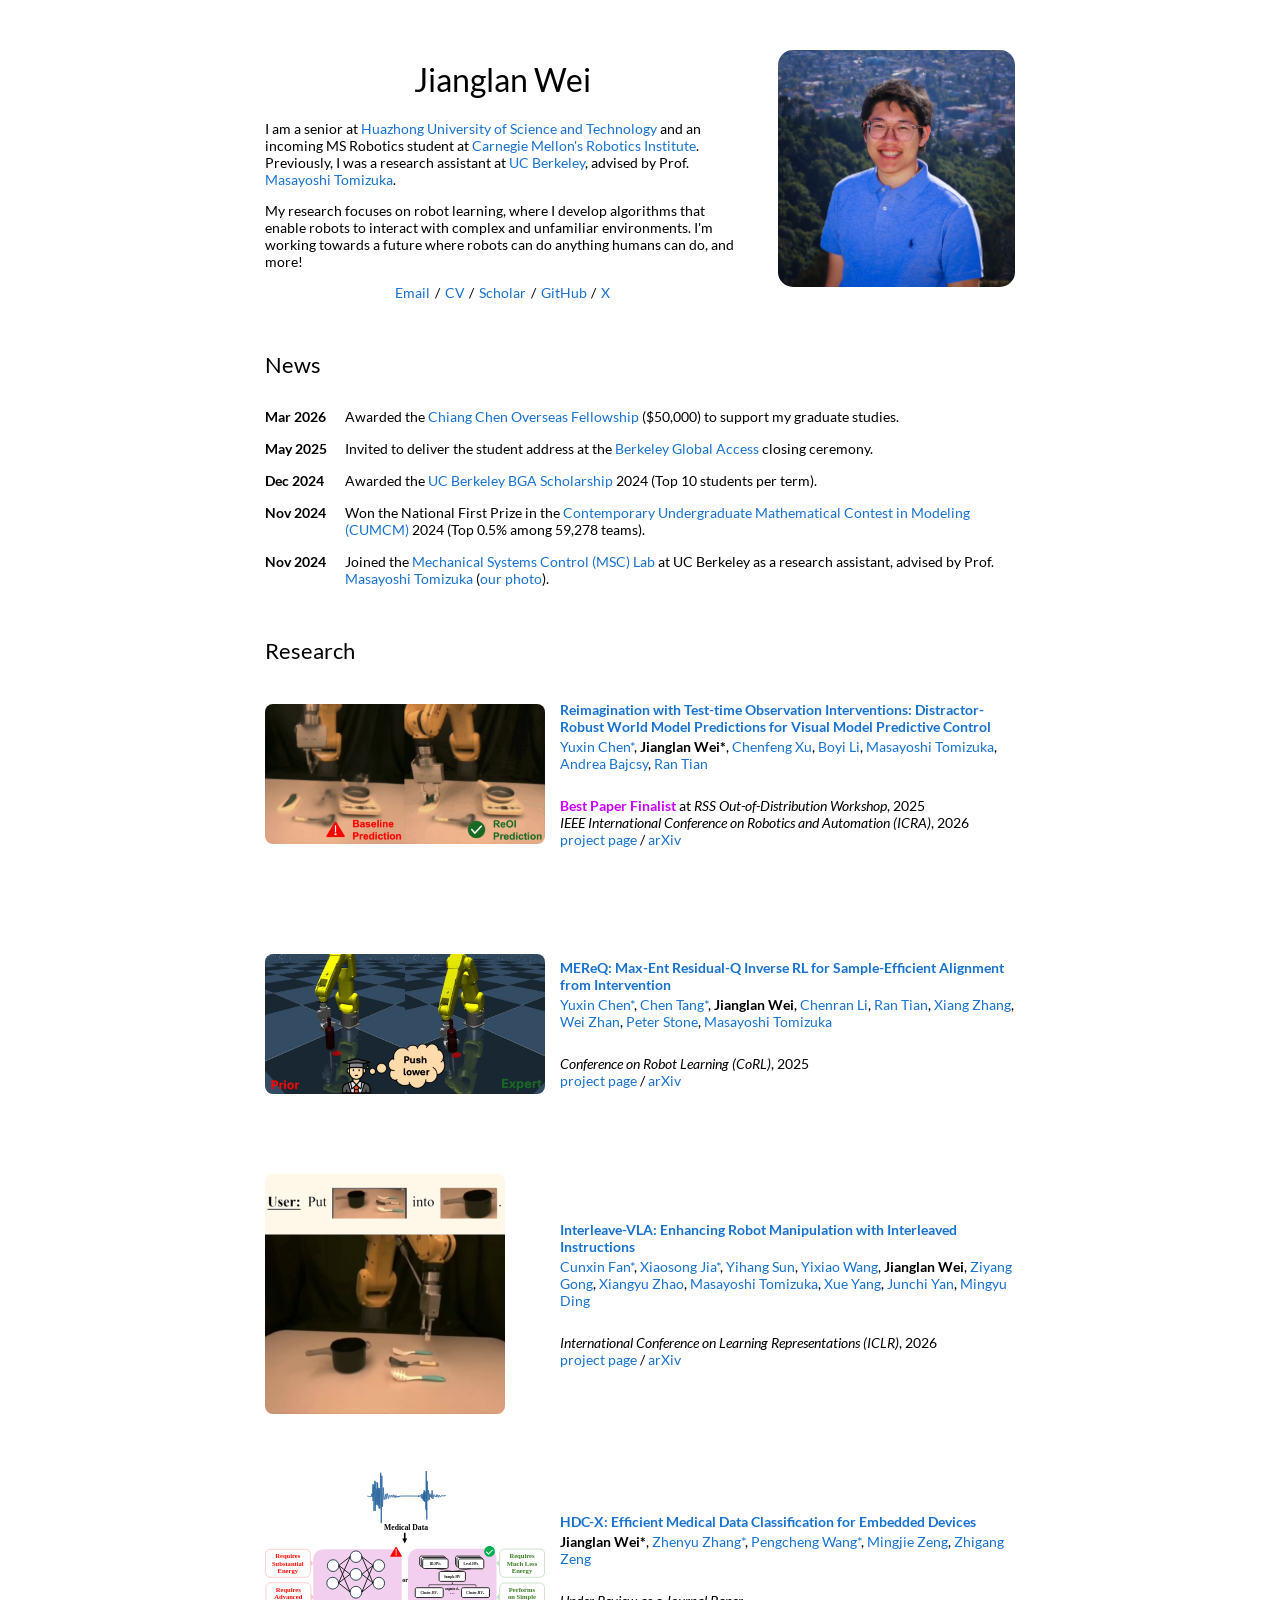
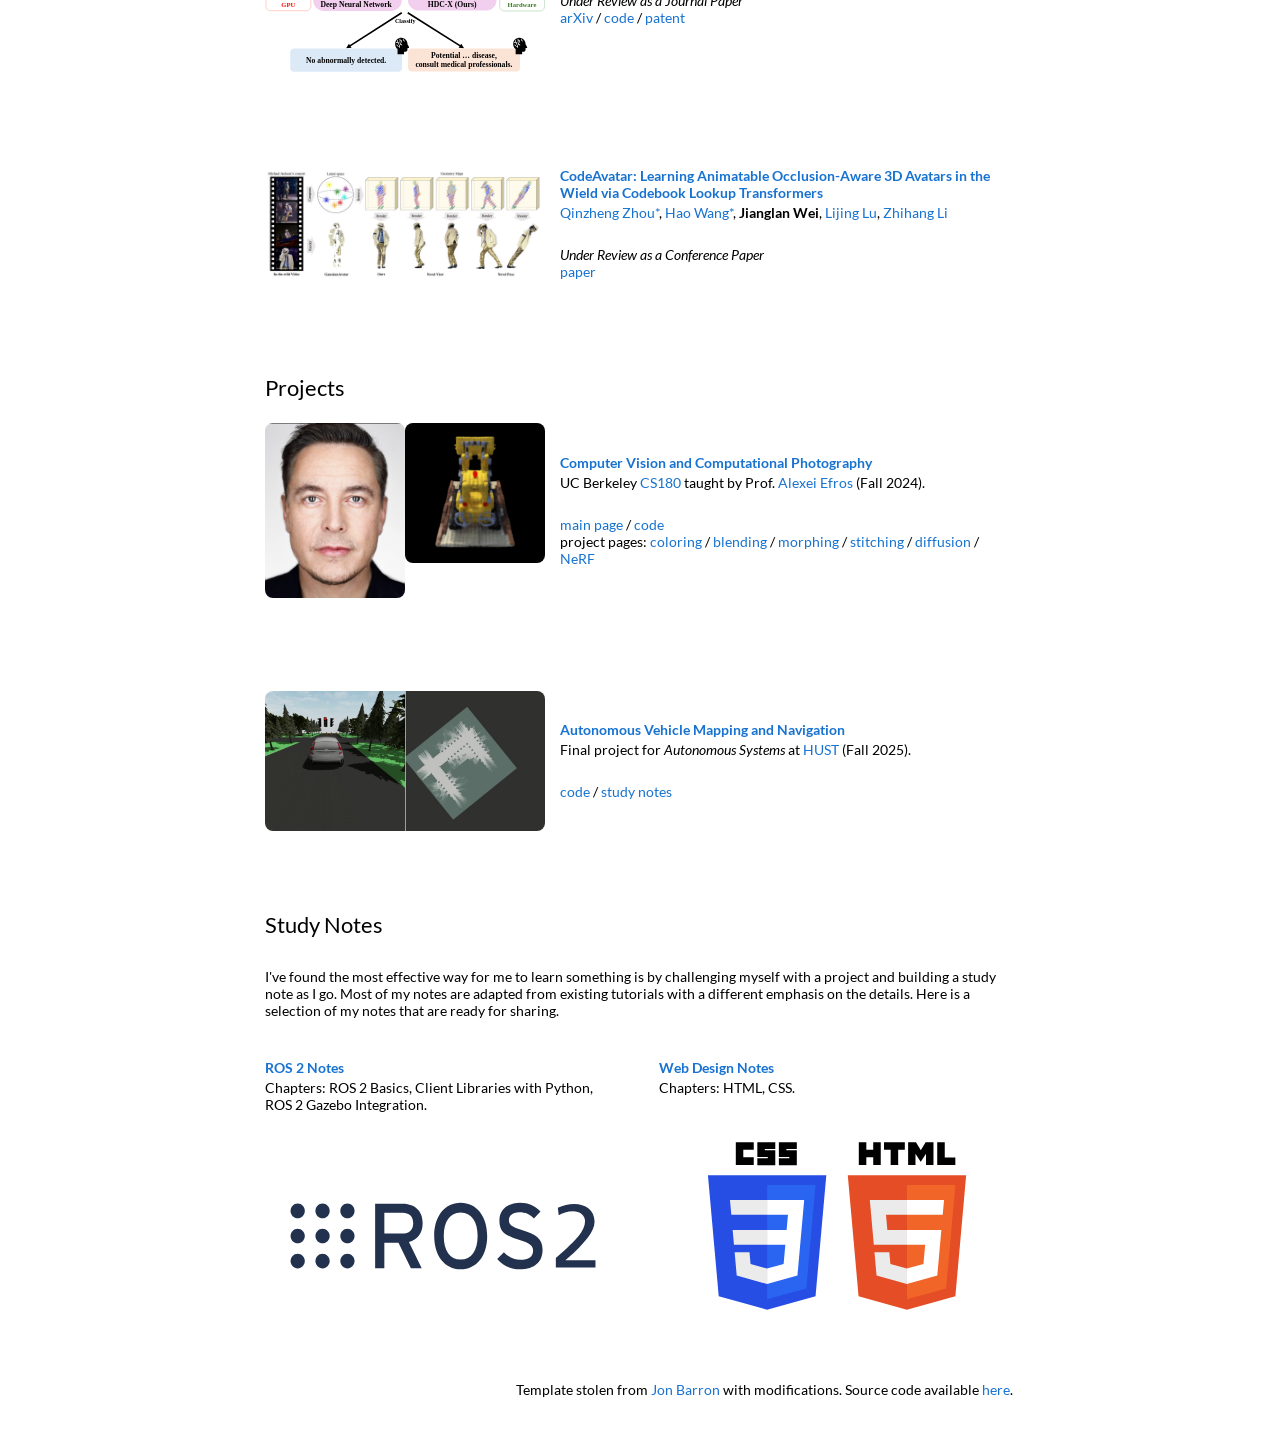
==== index.html @ a0e5725f "Update video posters" ====
<!DOCTYPE HTML>
<html lang="en">
  <head>

    <title>Jianglan Wei</title>

    <!-- Favicon -->
    <link rel="icon" type="image/svg+xml" href="/assets/favicon/favicon.svg" />
    <link rel="icon" type="image/png" href="/assets/favicon/favicon-96x96.png" sizes="96x96" />
    <link rel="shortcut icon" href="/assets/favicon/favicon.ico" />
    <link rel="apple-touch-icon" sizes="512x512" href="/assets/favicon/apple-touch-icon.png" />
    <link rel="manifest" href="/assets/favicon/site.webmanifest" />

    <!-- Meta -->
    <meta charset="UTF-8">
    <meta name="author" content="Jianglan Wei">
    <meta name="viewport" content="width=device-width, initial-scale=1.0">
    <meta description="Jianglan Wei is an MS Robotics student at Carnegie Mellon University. His research focuses on robot learning.">
    
    <!-- Open Graph Tags -->
    <meta property="og:title" content="Jianglan Wei | Carnegie Mellon Robotics Institute">
    <meta property="og:description" content="Jianglan Wei is an MS Robotics student at Carnegie Mellon University. His research focuses on robot learning.">
    <meta property="og:image" content="https://jianglanwei.com/assets/media/JianglanWei-480x480.jpg">
    <meta property="og:url" content="https://jianglanwei.com">
    <meta property="og:type" content="website">

    <!-- The Canonical Link -->
    <link rel="canonical" href="https://jianglanwei.com/">

    <!-- Preload Fonts -->
    <link rel="preload" href="/assets/fonts/lato-v25-latin_latin-ext-regular.woff2" as="font" type="font/woff2" crossorigin>
    <link rel="preload" href="/assets/fonts/lato-v25-latin_latin-ext-italic.woff2" as="font" type="font/woff2" crossorigin>
    <link rel="preload" href="/assets/fonts/lato-v25-latin_latin-ext-700.woff2" as="font" type="font/woff2" crossorigin>
    <link rel="preload" href="/assets/fonts/lato-v25-latin_latin-ext-700italic.woff2" as="font" type="font/woff2" crossorigin>

    <!-- Preload Video Posters -->
    <link rel="preload" href="/assets/media/ReOI-960x480.jpg" as="image">
    <link rel="preload" href="/assets/media/InterleaveVLA-480x480.jpg" as="image">
    <link rel="preload" href="/assets/media/MEReQ-960x480.jpg" as="image">
    <link rel="preload" href="/assets/media/CS180-Morph-900x480.jpg" as="image">
    <link rel="preload" href="/assets/media/CS180-NeRF-480x480.jpg" as="image">
    <link rel="preload" href="/assets/media/SLAM-960x480.jpg" as="image">

    <!-- StyleSheet -->
    <link rel="stylesheet" type="text/css" href="/assets/css/fonts.css">
    <link rel="stylesheet" type="text/css" href="/assets/css/styles.css">
    
    <!-- JavaScript -->
    <script src="/assets/javascript/lazy-video.js"></script>
  </head>

  <body>
    <!-- Header -->
    <header>
      <div>

        <!-- Name & Introduction -->
        <h1>Jianglan Wei</h1>
        <p>
          I am a senior at <a href="https://english.hust.edu.cn">Huazhong University of Science and Technology</a> and 
          an incoming MS Robotics student at <a href="https://www.ri.cmu.edu/">Carnegie Mellon's Robotics Institute</a>.
          Previously, I was a research assistant at <a href="https://www.berkeley.edu"> UC Berkeley</a>, 
          advised by Prof. <a href="https://me.berkeley.edu/people/masayoshi-tomizuka/"> Masayoshi Tomizuka</a>.
        </p>

        <p>
          My research focuses on robot learning, where I develop algorithms that enable robots to 
          interact with complex and unfamiliar environments. 
          I'm working towards a future where robots can do anything humans can do, and more!
        </p>

        <!-- Links -->
        <nav>
          <a href="mailto:jianglan@cmu.edu">Email</a> /
          <a href="/assets/resume/JianglanWei-CV.pdf">CV</a> /
          <a href="https://scholar.google.com/citations?user=ZP4ETh0AAAAJ">Scholar</a> /
          <a href="https://github.com/jianglanwei/">GitHub</a> /
          <a href="https://x.com/intent/follow?screen_name=jianglanwei">X</a>
        </nav>
      </div>

      <!-- Profile Picture -->
      <figure>
        <img src="assets/media/JianglanWei-480x480.jpg" alt="Jianglan Wei Profile Picture">
      </figure>
    </header>

    <!-- News -->
    <section>
      <h2>News</h2>

      <div class="news-item">
        <time datetime="2026-03">Mar 2026</time>
        <p>
          Awarded the <a href="https://www.ccicf.org.hk/en/scholarships/fellowship_b_04/">Chiang Chen Overseas Fellowship</a> ($50,000) to support my graduate studies.
        </p>
      </div>

      <div class="news-item">
        <time datetime="2025-05">May 2025</time>
        <p>
          Invited to deliver the student address at the <a href="https://extension.berkeley.edu/international/academic/berkeley-global-access/">Berkeley Global Access</a> closing ceremony.
        </p>
      </div>

      <div class="news-item">
        <time datetime="2024-12">Dec 2024</time>
        <p>
          Awarded the <a href="https://extension.berkeley.edu/international/academic/berkeley-global-access/scholarships/"> UC Berkeley BGA Scholarship</a> 2024 (Top 10 students per term).
        </p>
      </div>

      <div class="news-item">
        <time datetime="2024-11">Nov 2024</time>
        <p>
          Won the National First Prize in the <a href="https://en.mcm.edu.cn"> Contemporary Undergraduate Mathematical Contest in Modeling (CUMCM)</a> 2024 (Top 0.5% among 59,278 teams).
        </p>
      </div>

      <div class="news-item">
        <time datetime="2024-11">Nov 2024</time>
        <p>
          Joined the <a href="https://msc.berkeley.edu">Mechanical Systems Control (MSC) Lab</a> at UC Berkeley as a research assistant, 
          advised by Prof. <a href="https://me.berkeley.edu/people/masayoshi-tomizuka/">Masayoshi Tomizuka</a>
          (<a href="/assets/media/Tomizuka&Me-4032x3024.jpeg">our photo</a>).
        </p>
      </div>
    </section>

    <!-- Research -->
    <section>
      <h2>Research</h2>

      <div class="proj-item">
        <div>
          <a href="https://re-oi.github.io">
            <h3>Reimagination with Test-time Observation Interventions: Distractor-Robust World Model Predictions for Visual Model Predictive Control</h3>
          </a>

          <p class="authors">
            <a href="https://thomaschen98.github.io" class="co-first">Yuxin Chen</a>, 
            <strong class="co-first">Jianglan Wei</strong>, 
            <a href="https://www.chenfengx.com">Chenfeng Xu</a>, 
            <a href="https://sites.google.com/site/boyilics/home">Boyi Li</a>, 
            <a href="https://me.berkeley.edu/people/masayoshi-tomizuka/">Masayoshi Tomizuka</a>, 
            <a href="https://www.cs.cmu.edu/~abajcsy/">Andrea Bajcsy</a>, 
            <a href="https://thomasrantian.github.io">Ran Tian</a>
          </p>
          
          <p class="publication">
            <span class="award">Best Paper Finalist</span> at
            <span class="venue">RSS Out-of-Distribution Workshop</span>, 
            <time datetime="2025">2025</time>
          </p>

          <p class="publication">
            <span class="venue">IEEE International Conference on Robotics and Automation (ICRA)</span>,
            <time datetime="2026">2026</time>
          </p>

          <p class="links">
            <a href="https://re-oi.github.io">project page</a> /
            <a href="https://arxiv.org/abs/2506.16565">arXiv</a>
          </p>
        </div>

        <figure>
          <div class="video-item">
            <img class="video-poster" src="/assets/media/ReOI-960x480.jpg">
            <video class="video-source" autoplay muted loop playsinline>
              <source src="/assets/media/ReOI-960x480.mp4" type="video/mp4">
            </video>
          </div>
        </figure>
      </div>


      <div class="proj-item">
        <div>
          <a href="https://sites.google.com/view/mereq/home">
            <h3>MEReQ: Max-Ent Residual-Q Inverse RL for Sample-Efficient Alignment from Intervention</h3>
          </a>

          <p class="authors">
            <a href="https://thomaschen98.github.io" class="co-first">Yuxin Chen</a>, 
            <a href="https://chentangmark.github.io" class="co-first">Chen Tang</a>, 
            <strong>Jianglan Wei</strong>, 
            <a href="https://scholar.google.com/citations?user=O_PbKNMAAAAJ">Chenran Li</a>, 
            <a href="https://thomasrantian.github.io">Ran Tian</a>, 
            <a href="https://xiang-zhang-98.github.io">Xiang Zhang</a>, 
            <a href="https://zhanwei.site">Wei Zhan</a>, 
            <a href="https://www.cs.utexas.edu/~pstone/">Peter Stone</a>, 
            <a href="https://me.berkeley.edu/people/masayoshi-tomizuka/">Masayoshi Tomizuka</a>
          </p>
          
          <p class="publication">
            <span class="venue">Conference on Robot Learning (CoRL)</span>,
            <time datetime="2025">2025</time>
          </p>

          <p class="links">
            <a href="https://sites.google.com/view/mereq/home">project page</a> /
            <a href="https://arxiv.org/abs/2406.16258">arXiv</a>
          </p>
        </div>

        <figure>
          <div class="video-item">
            <img class="video-poster" src="/assets/media/MEReQ-960x480.jpg">
            <video class="video-source" autoplay muted loop playsinline>
              <source src="/assets/media/MEReQ-960x480.mp4" type="video/mp4">
            </video>
          </div>
        </figure>
      </div>


      <div class="proj-item">
        <div>
          <a href="https://interleave-vla.github.io/Interleave-VLA-Anonymous/">
            <h3>Interleave-VLA: Enhancing Robot Manipulation with Interleaved Instructions</h3>
          </a>

          <p class="authors">
            <a href="https://scholar.google.com/citations?user=n6jDCz0AAAAJ" class="co-first">Cunxin Fan</a>,
            <a href="https://jiaxiaosong1002.github.io" class="co-first">Xiaosong Jia</a>, 
            <a onclick="alert('Profile information not available.')">Yihang Sun</a>, 
            <a href="https://yixiaowang7.github.io">Yixiao Wang</a>, 
            <strong>Jianglan Wei</strong>, 
            <a href="https://scholar.google.com/citations?user=cWip8QgAAAAJ">Ziyang Gong</a>, 
            <a onclick="alert('Profile information not available.')">Xiangyu Zhao</a>,
            <a href="https://me.berkeley.edu/people/masayoshi-tomizuka/">Masayoshi Tomizuka</a>, 
            <a href="https://yangxue.site">Xue Yang</a>, 
            <a href="http://thinklab.sjtu.edu.cn">Junchi Yan</a>, 
            <a href="https://dingmyu.github.io">Mingyu Ding</a>
          </p>
          
          <p class="publication">
            <span class="venue">International Conference on Learning Representations (ICLR)</span>,
            <time datetime="2026">2026</time>
          </p>

          <p class="links">
            <a href="https://interleave-vla.github.io/Interleave-VLA-Anonymous/">project page</a> /
            <a href="https://arxiv.org/abs/2505.02152">arXiv</a>
          </p>
        </div>

        <figure>
          <div class="video-item">
            <img class="video-poster" src="/assets/media/InterleaveVLA-480x480.jpg">
            <video class="video-source" autoplay muted loop playsinline>
              <source src="/assets/media/InterleaveVLA-480x480.mp4" type="video/mp4">
            </video>
          </div>
        </figure>
      </div>


      <div class="proj-item">
        <div>
          <a href="https://arxiv.org/abs/2509.14617">
            <h3>HDC-X: Efficient Medical Data Classification for Embedded Devices</h3>
          </a>

          <p class="authors">
            <strong class="co-first">Jianglan Wei</strong>, 
            <a href="https://scholar.google.com/citations?user=DzJ844oAAAAJ" class="co-first">Zhenyu Zhang</a>, 
            <a href="https://outsider86.github.io" class="co-first">Pengcheng Wang</a>, 
            <a onclick="alert('Profile information not available.')">Mingjie Zeng</a>, 
            <a href="http://aia.hust.edu.cn/zhigangzeng/">Zhigang Zeng</a>
          </p>
          
          <p class="publication">
            <span class="venue">Under Review as a Journal Paper</span>
          </p>

          <p class="links">
            <a href="https://arxiv.org/abs/2509.14617">arXiv</a> /
            <a href="https://github.com/jianglanwei/hdc-x">code</a> /
            <a href="/assets/media/HDCX-patent.pdf">patent</a>
          </p>
        </div>

        <figure>
          <picture>
            <source media="(min-width: 795px)" srcset="/assets/media/HDCX-small.svg">
            <img src="/assets/media/HDCX-wide.svg">
          </picture>
        </figure>
      </div>


      <div class="proj-item">
        <div>
          <a href="https://github.com/jianglanwei/papers/tree/main/CodeAvatar.pdf">
            <h3>CodeAvatar: Learning Animatable Occlusion-Aware 3D Avatars in the Wield via Codebook Lookup Transformers</h3>
          </a>

          <p class="authors">
            <a href="https://scholar.google.com/citations?user=1Vefjt4AAAAJ" class="co-first">Qinzheng Zhou</a>, 
            <a href="https://wanghao.tech" class="co-first">Hao Wang</a>, 
            <strong>Jianglan Wei</strong>, 
            <a onclick="alert('Profile information not available.')">Lijing Lu</a>, 
            <a href="https://scholar.google.com/citations?user=VYVtQmQAAAAJ">Zhihang Li</a>
          </p>
          
          <p class="publication">
            <span class="venue">Under Review as a Conference Paper</span>
          </p>

          <p class="links">
            <a href="https://github.com/jianglanwei/papers/tree/main/CodeAvatar.pdf">paper</a>
          </p>
        </div>

        <figure>
          <img src="/assets/media/CodeAvatar-1244x480.jpg">
        </figure>
      </div>
    </section>

      
    <!-- Course Projects -->
    <section>
      <h2>Projects</h2>
      <div class="proj-item">
        <div>
          <a href="/cs180/">
            <h3>Computer Vision and Computational Photography</h3>
          </a>

          <p class="authors">
            UC Berkeley <a href="https://www2.eecs.berkeley.edu/Courses/CS180/">CS180</a> taught by 
            Prof. <a href="https://people.eecs.berkeley.edu/~efros/">Alexei Efros</a> (Fall 2024).
          </p>

          <p class="links">
            <a href="/cs180/">main page</a> / 
            <a href="https://github.com/jianglanwei/cs180/">code</a>
            <br>
            project pages:
            <a href="/cs180/proj1/">coloring</a> / 
            <a href="/cs180/proj2/">blending</a> /
            <a href="/cs180/proj3/">morphing</a> /
            <a href="/cs180/proj4/">stitching</a> /
            <a href="/cs180/proj5/">diffusion</a> /
            <a href="/cs180/proj6/">NeRF</a>
            
          </p>
        </div>
        
        <figure>
          <div class="video-item">
            <img class="video-poster" src="/assets/media/CS180-Morph-900x480.jpg">
            <video class="video-source" autoplay muted loop playsinline>
              <source src="/assets/media/CS180-Morph-900x480.mp4" type="video/mp4">
            </video>
          </div>
          <div class="video-item">
            <img class="video-poster" src="/assets/media/CS180-NeRF-480x480.jpg">
            <video class="video-source" autoplay muted loop playsinline>
              <source src="/assets/media/CS180-NeRF-480x480.mp4" type="video/mp4">
            </video>
          </div>
        </figure>
      </div>

      <div class="proj-item">
        <div>
          <a href="https://github.com/jianglanwei/slam/">
            <h3>Autonomous Vehicle Mapping and Navigation</h3>
          </a>

          <p class="authors">
            Final project for <em>Autonomous Systems</em> at <a href="https://english.hust.edu.cn/">HUST</a> (Fall 2025).
          </p>

          <p class="links">
            <a href="https://github.com/jianglanwei/slam/">code</a> /
            <a href="https://jianglanwei.notion.site/ros2/">study notes</a>
          </p>
        </div>

        <figure>
          <div class="video-item">
            <img class="video-poster" src="/assets/media/SLAM-960x480.jpg">
            <video class="video-source" autoplay muted loop playsinline>
              <source src="/assets/media/SLAM-960x480.mp4" type="video/mp4">
            </video>
          </div>
        </figure>
      </div>
    </section>

    <!-- Study Notes -->
    <section>
      <h2>Study Notes</h2>
      <p>
        I've found the most effective way for me to learn something is by challenging
        myself with a project and building a study note as I go. 
        Most of my notes are adapted from existing tutorials with a different 
        emphasis on the details. 
        Here is a selection of my notes that are ready for sharing.
      </p>
      <div class="notes">
        <div class="note-item">
          <a href="https://jianglanwei.notion.site/ros2/">
            <h3>ROS 2 Notes</h3>
          </a>
          <p class="chapters">Chapters: ROS 2 Basics, Client Libraries with Python, ROS 2 Gazebo Integration.</p>
          <figure>
            <img src="/assets/media/ROS2-logo.svg">
          </figure>
        </div>

        <div class="note-item">
          <a href="https://jianglanwei.notion.site/web-design/">
            <h3>Web Design Notes</h3>
          </a>
          <p class="chapters">Chapters: HTML, CSS.</p>
          <figure>
            <img src="/assets/media/CSS3-HTML5-logo.svg">
          </figure>
        </div>
      </div>
    </section>



    <!-- Acknowledgment -->
    <footer>
      <p>
        <span>Template stolen from <a href="https://jonbarron.info">Jon Barron</a> with modifications.</span>
        <span>Source code available <a href="https://github.com/jianglanwei/jianglanwei.com">here</a>.</span>
      </p>
    </footer>
  </body>
</html>
---- assets/css/fonts.css ----
/* latin-normal */
@font-face {
  font-family: 'Lato';
  font-style: normal;
  font-weight: 400;
  src: local('Lato Regular'), local('Lato-Regular'), url(../fonts/lato-v25-latin_latin-ext-regular.woff2) format('woff2');
}

/* latin-italic */
@font-face {
  font-family: 'Lato';
  font-style: italic;
  font-weight: 400;
  src: local('Lato Italic'), local('Lato-Italic'), url(../fonts/lato-v25-latin_latin-ext-italic.woff2);
}

/* latin-bold */
@font-face {
  font-family: 'Lato';
  font-style: normal;
  font-weight: 700;
  src: local('Lato Bold'), local('Lato-Bold'), url(../fonts/lato-v25-latin_latin-ext-700.woff2);
}

/* latin-bold-italic*/
@font-face {
  font-family: 'Lato';
  font-style: italic;
  font-weight: 700;
  src: local('Lato Bold Italic'), local('Lato-BoldItalic'), url(../fonts/lato-v25-latin_latin-ext-700italic.woff2);
}
---- assets/css/styles.css ----
/* Page Max Width */

body {
  max-width: 750px;
  margin: auto;
  padding: 3%;
}

/* Font Family, Size & Color */

h1 { /* profile person's name */
  font-family: 'Lato', Verdana, Helvetica, sans-serif;
  font-size: 32px;
  font-weight: normal;
  text-align: center;
}

h2 { /* section header (news, research, projects, etc.) */
  font-family: 'Lato', Verdana, Helvetica, sans-serif;
  font-size: 22px;
  font-weight: normal;
  margin-top: 50px;
  margin-bottom: 30px;
}

h3 { /* project name (research, course project) */
  font-family: 'Lato', Verdana, Helvetica, sans-serif;
  font-size: 14px;
  font-weight: bold;
}

body,
p,
div { /* contents */
  font-family: 'Lato', Verdana, Helvetica, sans-serif;
  font-size: 14px;
}

a {
  color: #1772d0;
  text-decoration: none;
}

a:focus,
a:hover {
  color: #f09228;
  text-decoration: none;
}

/* Header (Name, Brief Intro, Profile Picture, Links) */

header {
  display: flex;
  flex-flow: row nowrap;
  align-items: center;
  gap: 5%;
}

header > div {
  order: 1;
  flex: 1 1 480px;
}

header > figure {
  order: 2;
  margin: 0px;
  flex: 1 1 240px;
}

header img {
  width: 100%;
  object-fit: cover;
  border-radius: 15px;
}

header nav {
  display: flex;
  flex-flow: row nowrap;
  justify-content: center;
  align-items: center;
  gap: 1%;
}

/* News Item */

.news-item {
  display: flex;
  flex-flow: row nowrap;
  align-items: flex-start;
  margin-bottom: 15px;
  gap: 2%;
}

.news-item > time {
  order: 1;
  flex: 0 0 65px;
  font-weight: bold;
}

.news-item > p {
  order: 2;
  flex-grow: 1;
  margin: 0px;
}

/* Project Item */

.proj-item {
  display: flex;
  flex-flow: row wrap-reverse;
  align-items: center;
  margin-bottom: 50px;
  min-height: 200px;
  gap: 2%;
  row-gap: 20px;
}

.proj-item > figure {
  order: 1;
  flex-grow: 1;
  width: 280px;
  margin: 0px;
  display: flex;
  flex-flow: row nowrap;
  justify-content: space-evenly;

  & * {
    min-width: 0px;
    max-height: 240px;
    border-radius: 8px;
  }

  & picture {
    display: flex;
    flex-flow: row nowrap;
  }
}

.proj-item > div {
  order: 2;
  flex-grow: 1;
  flex-basis: 455px;
}

.proj-item h3 {
  font-size: 14px;
  margin: 0px;
}

.proj-item .authors {
  margin-top: 3px;
  margin-bottom: 25px;
  & .co-first::after {
    content: "*";
  }
}

.proj-item .publication {
  margin: 0px;
  & .award {
    color: rgb(200, 0, 255);
    font-weight: bold;
  }
  & .venue {
    font-style: italic;
  }
}

.proj-item .links {
  margin: 0px;
}

.video-item {
  display: grid;
  grid-template-columns: 1fr;
  & .video-poster {
    grid-area: 1 / 1;
    z-index: 1;
    max-width: 100%;
  }
  & .video-source {
    grid-area: 1 / 1;
    z-index: 2;
    max-width: 100%;
  }
  }

@media (min-width: 795px) {
  h2 + .proj-item {
    margin-top: -20px;
  }
}

/* Note Item (takes up half the width on desktop screens) */

.notes {
  display: flex;
  flex-flow: row wrap;
  align-items: flex-start;
  margin-top: 40px;
  gap: 5%;
}

.note-item {
  flex: 1 1 250px;
  margin-bottom: 50px;
  min-width: 0px;
}

.note-item h3 {
  font-size: 14px;
  margin: 0px;
}

.note-item .chapters {
  margin-top: 3px;
  margin-bottom: 30px;
}

.note-item > figure {
  display: flex;
  flex-flow: row nowrap;
  margin: 0px;

  & * {
    flex-grow: 1;
    min-width: 0px;
    max-height: 240px;
    border-radius: 8px;
  }

  & picture {
    display: flex;
    flex-flow: row nowrap;
  }
}

/* Acknowledgement */

footer p {
  display: flex;
  flex-flow: row wrap;
  justify-content: flex-end;
  margin: 2px;
  gap: 3px;
  text-align: right;
  & * {
    text-align: right;
  }
}
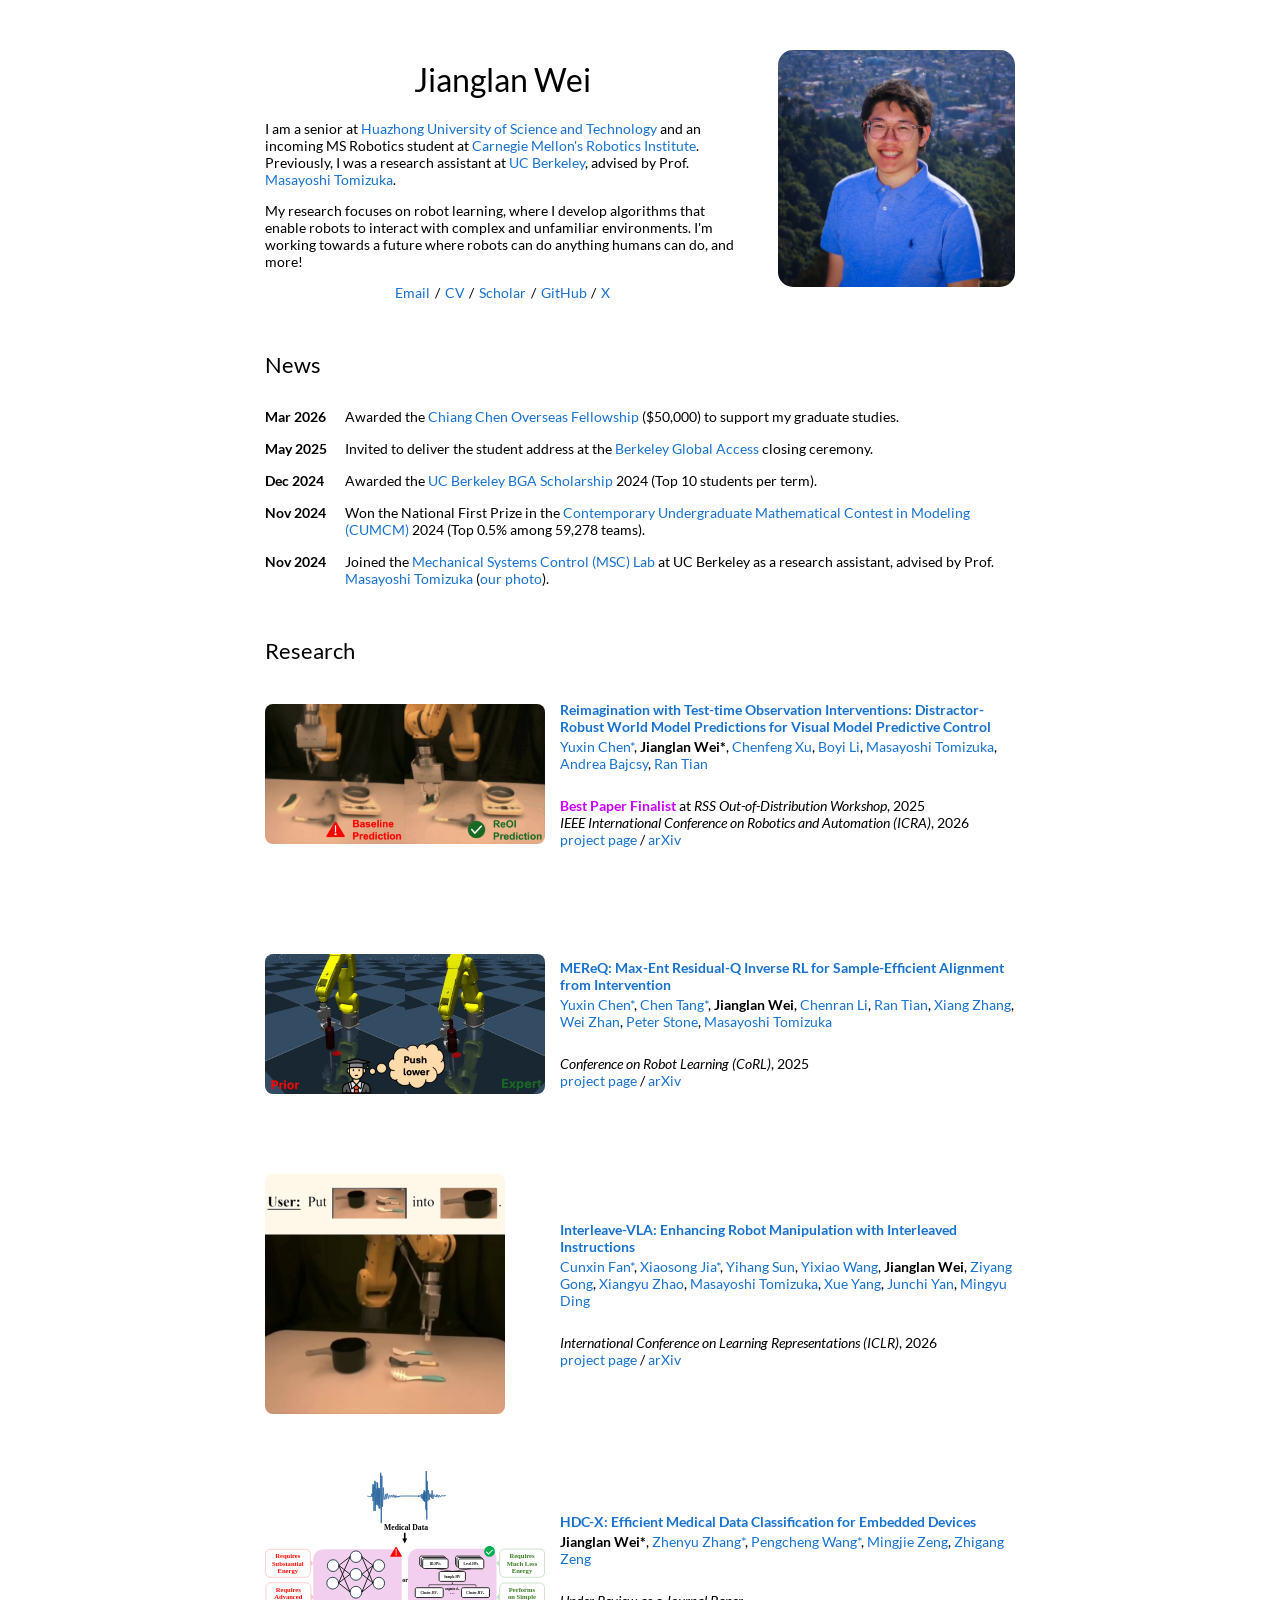
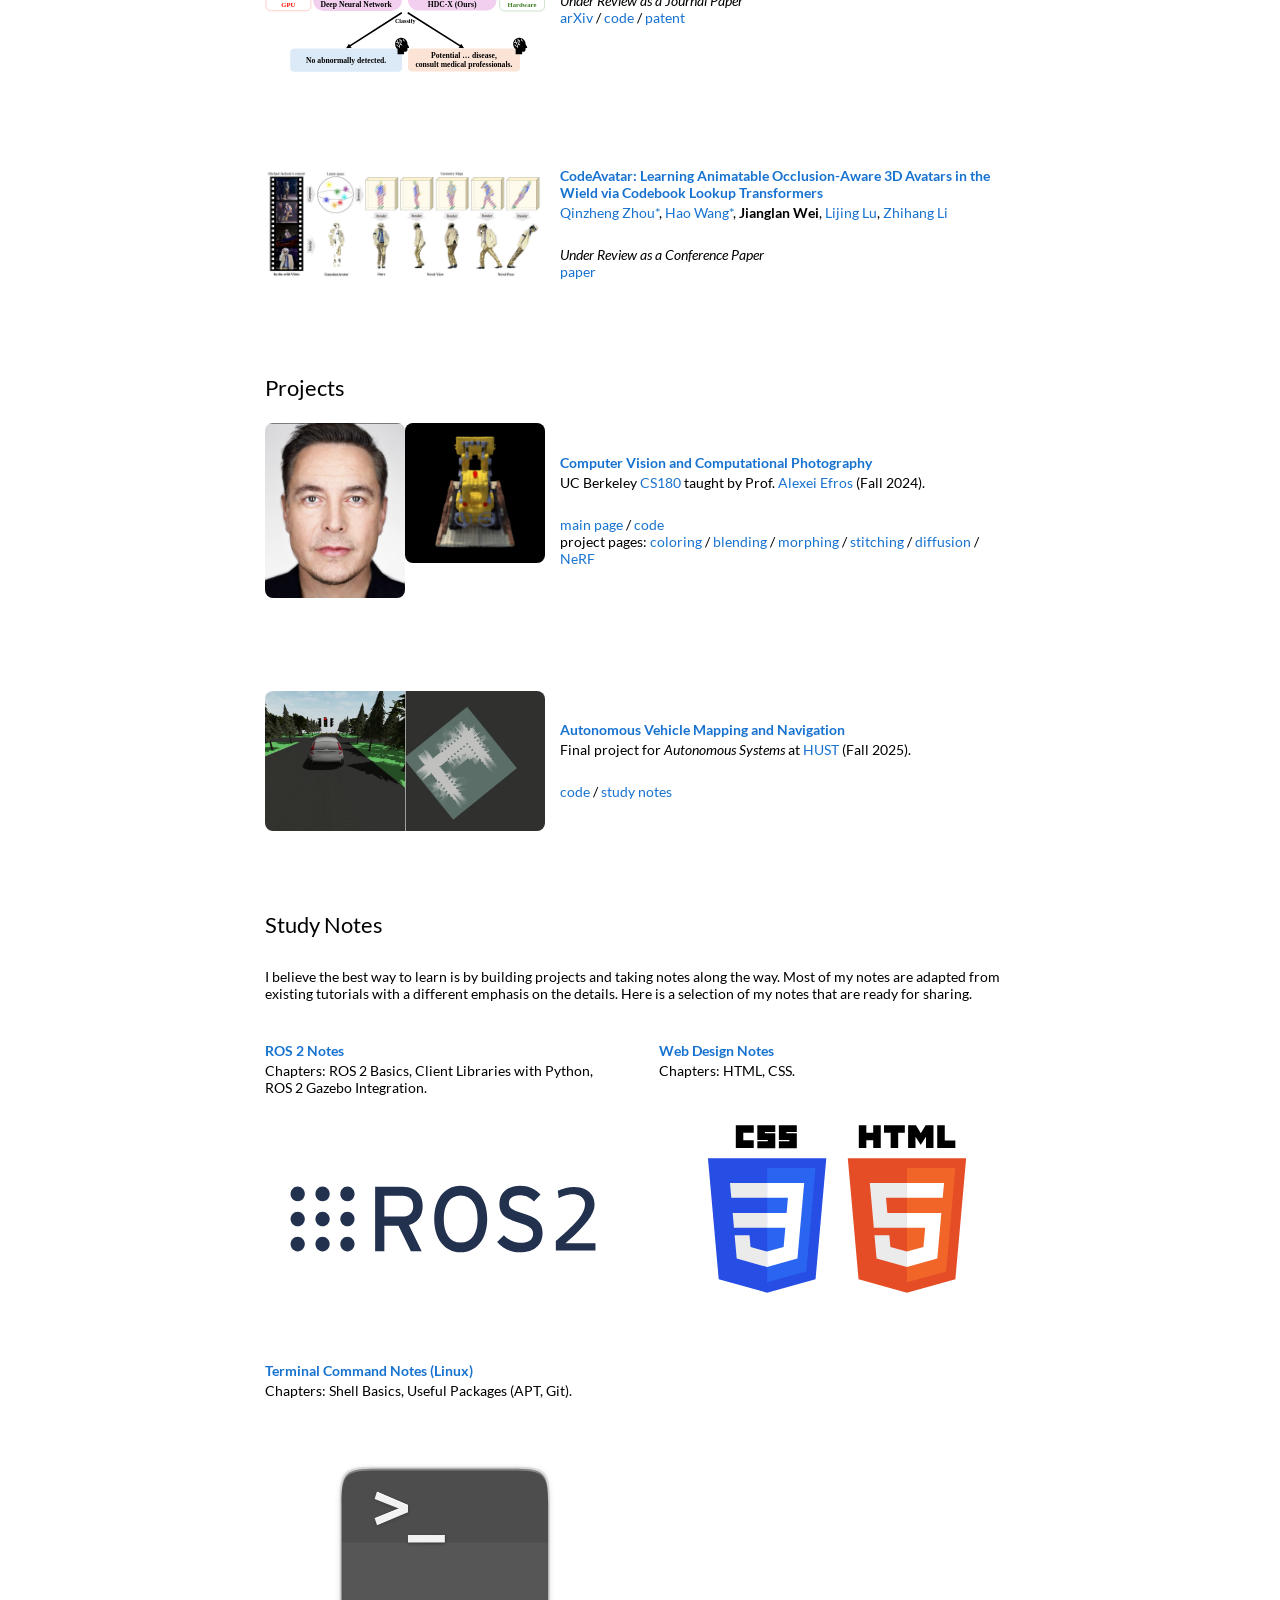
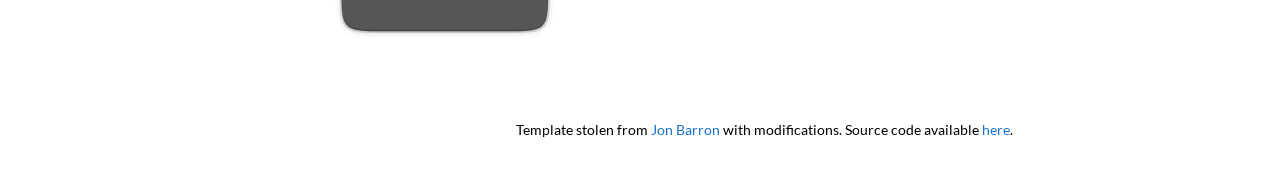
==== commit dfe0acf3: "Update notes section" ====
--- a/index.html
+++ b/index.html
@@ -397,15 +397,13 @@
     <section>
       <h2>Study Notes</h2>
       <p>
-        I've found the most effective way for me to learn something is by challenging
-        myself with a project and building a study note as I go. 
-        Most of my notes are adapted from existing tutorials with a different 
-        emphasis on the details. 
+        I believe the best way to learn is by building projects and taking notes along the way.
+        Most of my notes are adapted from existing tutorials with a different emphasis on the details.
         Here is a selection of my notes that are ready for sharing.
       </p>
       <div class="notes">
         <div class="note-item">
-          <a href="https://jianglanwei.notion.site/ros2/">
+          <a href="/notes/ros2/">
             <h3>ROS 2 Notes</h3>
           </a>
           <p class="chapters">Chapters: ROS 2 Basics, Client Libraries with Python, ROS 2 Gazebo Integration.</p>
@@ -415,7 +413,7 @@
         </div>
 
         <div class="note-item">
-          <a href="https://jianglanwei.notion.site/web-design/">
+          <a href="/notes/web-design/">
             <h3>Web Design Notes</h3>
           </a>
           <p class="chapters">Chapters: HTML, CSS.</p>
@@ -423,6 +421,21 @@
             <img src="/assets/media/CSS3-HTML5-logo.svg">
           </figure>
         </div>
+
+        <div class="note-item">
+          <a href="/notes/terminal-command/">
+            <h3>Terminal Command Notes (Linux)</h3>
+          </a>
+          <p class="chapters">Chapters: Shell Basics, Useful Packages (APT, Git).</p>
+          <figure>
+            <img src="/assets/media/Terminal-logo.svg">
+          </figure>
+        </div>
+
+        <div class="note-item">
+          <!-- place holder. -->
+        </div>
+
       </div>
     </section>
 
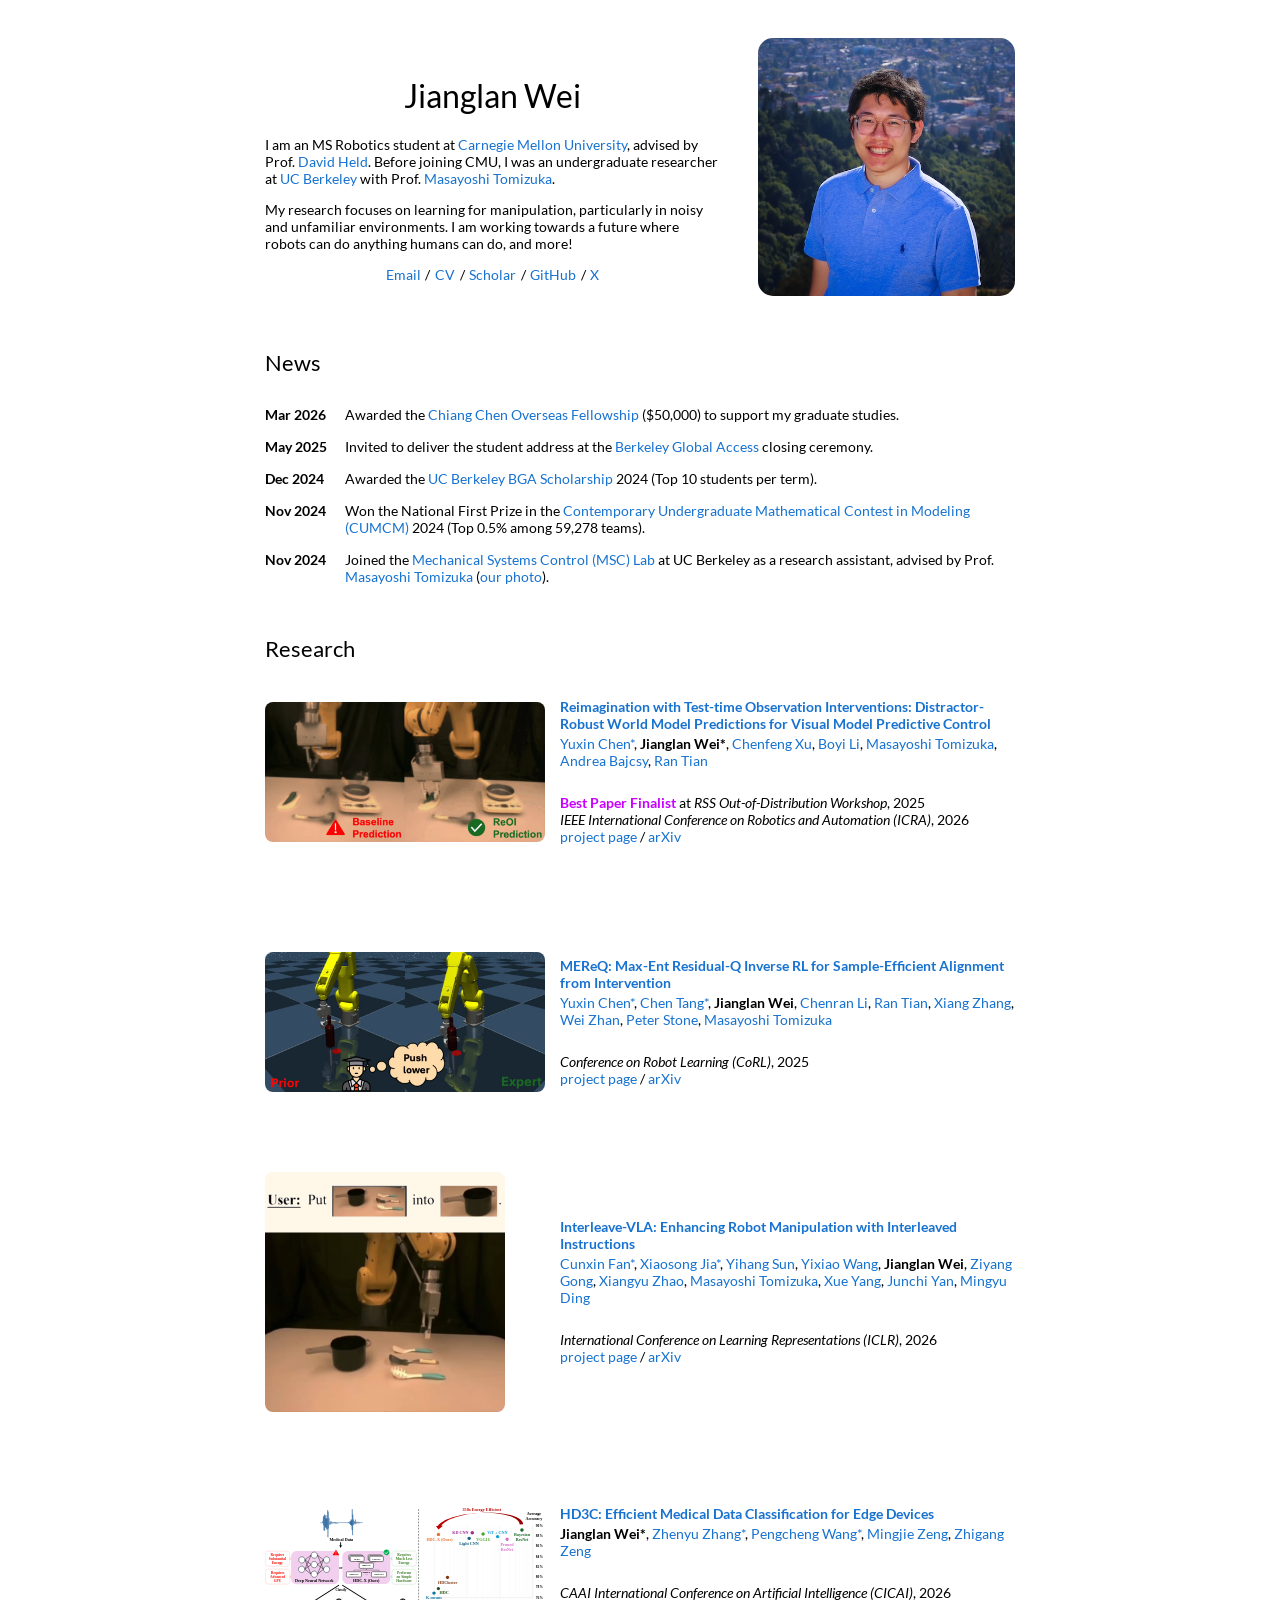
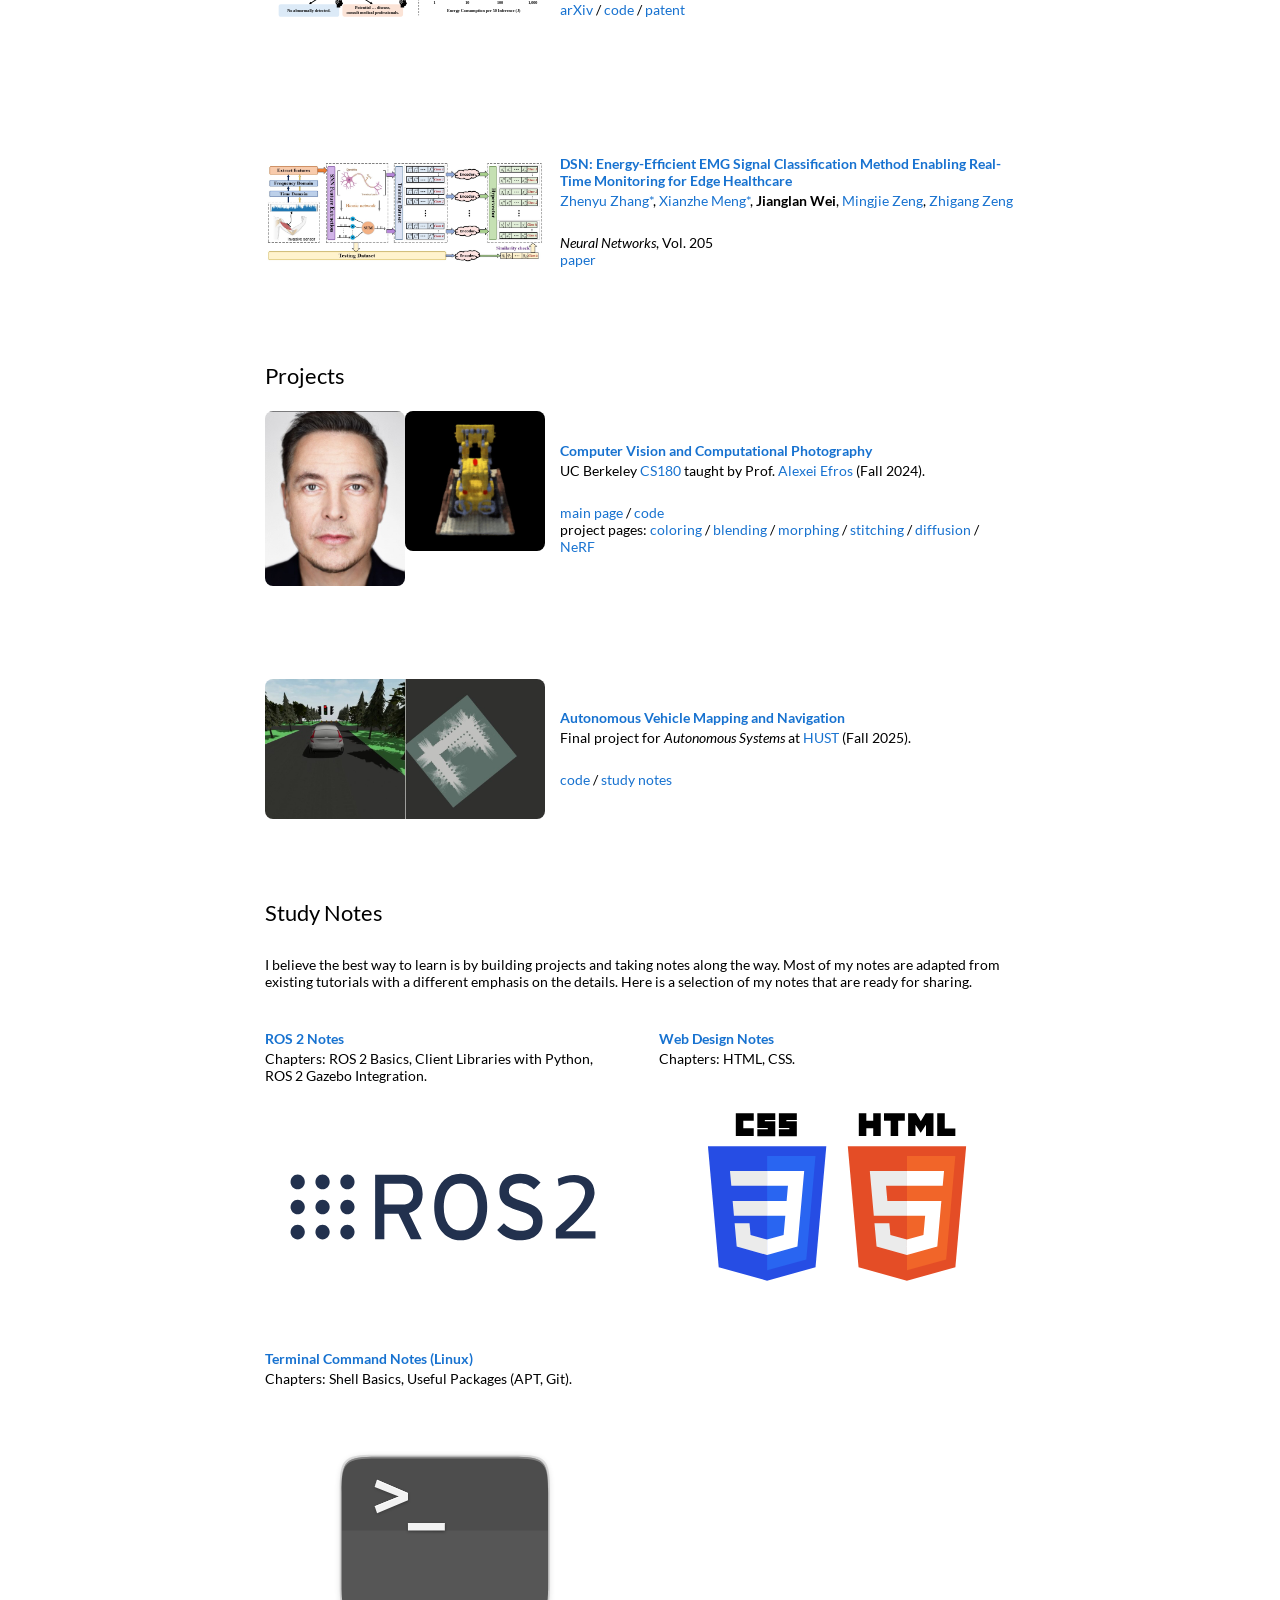
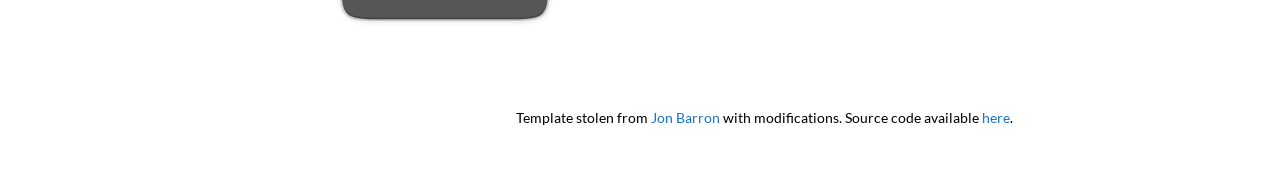
==== commit 6f7c15ef: "Begin CMU MSR" ====
--- a/index.html
+++ b/index.html
@@ -56,17 +56,17 @@
 
         <!-- Name & Introduction -->
         <h1>Jianglan Wei</h1>
-        <p>
-          I am a senior at <a href="https://english.hust.edu.cn">Huazhong University of Science and Technology</a> and 
-          an incoming MS Robotics student at <a href="https://www.ri.cmu.edu/">Carnegie Mellon's Robotics Institute</a>.
-          Previously, I was a research assistant at <a href="https://www.berkeley.edu"> UC Berkeley</a>, 
-          advised by Prof. <a href="https://me.berkeley.edu/people/masayoshi-tomizuka/"> Masayoshi Tomizuka</a>.
-        </p>
-
-        <p>
-          My research focuses on robot learning, where I develop algorithms that enable robots to 
-          interact with complex and unfamiliar environments. 
-          I'm working towards a future where robots can do anything humans can do, and more!
+
+        <p>
+          I am an MS Robotics student at <a href="https://cmu.edu">Carnegie Mellon University</a>,
+          advised by Prof. <a href="https://davheld.github.io">David Held</a>. 
+          Before joining CMU, I was an undergraduate researcher at <a href="https://berkeley.edu">UC Berkeley</a>
+          with Prof. <a href="https://me.berkeley.edu/people/masayoshi-tomizuka/">Masayoshi Tomizuka</a>.
+        </p>
+
+        <p>
+          My research focuses on learning for manipulation, particularly in noisy and unfamiliar environments.
+          I am working towards a future where robots can do anything humans can do, and more!
         </p>
 
         <!-- Links -->
@@ -260,7 +260,7 @@
       <div class="proj-item">
         <div>
           <a href="https://arxiv.org/abs/2509.14617">
-            <h3>HDC-X: Efficient Medical Data Classification for Embedded Devices</h3>
+            <h3>HD3C: Efficient Medical Data Classification for Edge Devices</h3>
           </a>
 
           <p class="authors">
@@ -272,7 +272,8 @@
           </p>
           
           <p class="publication">
-            <span class="venue">Under Review as a Journal Paper</span>
+            <span class="venue">CAAI International Conference on Artificial Intelligence (CICAI)</span>,
+            <time datetime="2026">2026</time>
           </p>
 
           <p class="links">
@@ -293,29 +294,30 @@
 
       <div class="proj-item">
         <div>
-          <a href="https://github.com/jianglanwei/papers/tree/main/CodeAvatar.pdf">
-            <h3>CodeAvatar: Learning Animatable Occlusion-Aware 3D Avatars in the Wield via Codebook Lookup Transformers</h3>
-          </a>
-
-          <p class="authors">
-            <a href="https://scholar.google.com/citations?user=1Vefjt4AAAAJ" class="co-first">Qinzheng Zhou</a>, 
-            <a href="https://wanghao.tech" class="co-first">Hao Wang</a>, 
+          <a href="https://www.sciencedirect.com/science/article/pii/S0893608026007665">
+            <h3>DSN: Energy-Efficient EMG Signal Classification Method Enabling Real-Time Monitoring for Edge Healthcare</h3>
+          </a>
+
+          <p class="authors">
+            <a href="https://scholar.google.com/citations?user=DzJ844oAAAAJ" class="co-first">Zhenyu Zhang</a>, 
+            <a href="https://scholar.google.com/citations?user=fN0haOMAAAAJ" class="co-first">Xianzhe Meng</a>, 
             <strong>Jianglan Wei</strong>, 
-            <a onclick="alert('Profile information not available.')">Lijing Lu</a>, 
-            <a href="https://scholar.google.com/citations?user=VYVtQmQAAAAJ">Zhihang Li</a>
+            <a onclick="alert('Profile information not available.')">Mingjie Zeng</a>, 
+            <a href="http://aia.hust.edu.cn/zhigangzeng/">Zhigang Zeng</a>
           </p>
           
           <p class="publication">
-            <span class="venue">Under Review as a Conference Paper</span>
-          </p>
-
-          <p class="links">
-            <a href="https://github.com/jianglanwei/papers/tree/main/CodeAvatar.pdf">paper</a>
-          </p>
-        </div>
-
-        <figure>
-          <img src="/assets/media/CodeAvatar-1244x480.jpg">
+            <span class="venue">Neural Networks</span>,
+            <span>Vol. 205</span>
+          </p>
+
+          <p class="links">
+            <a href="https://www.sciencedirect.com/science/article/pii/S0893608026007665">paper</a>
+          </p>
+        </div>
+
+        <figure>
+          <img src="/assets/media/DSN-1872x670.jpg">
         </figure>
       </div>
     </section>
--- a/assets/css/styles.css
+++ b/assets/css/styles.css
@@ -58,13 +58,13 @@
 
 header > div {
   order: 1;
-  flex: 1 1 480px;
+  flex: 1 1 460px;
 }
 
 header > figure {
   order: 2;
   margin: 0px;
-  flex: 1 1 240px;
+  flex: 1 1 260px;
 }
 
 header img {
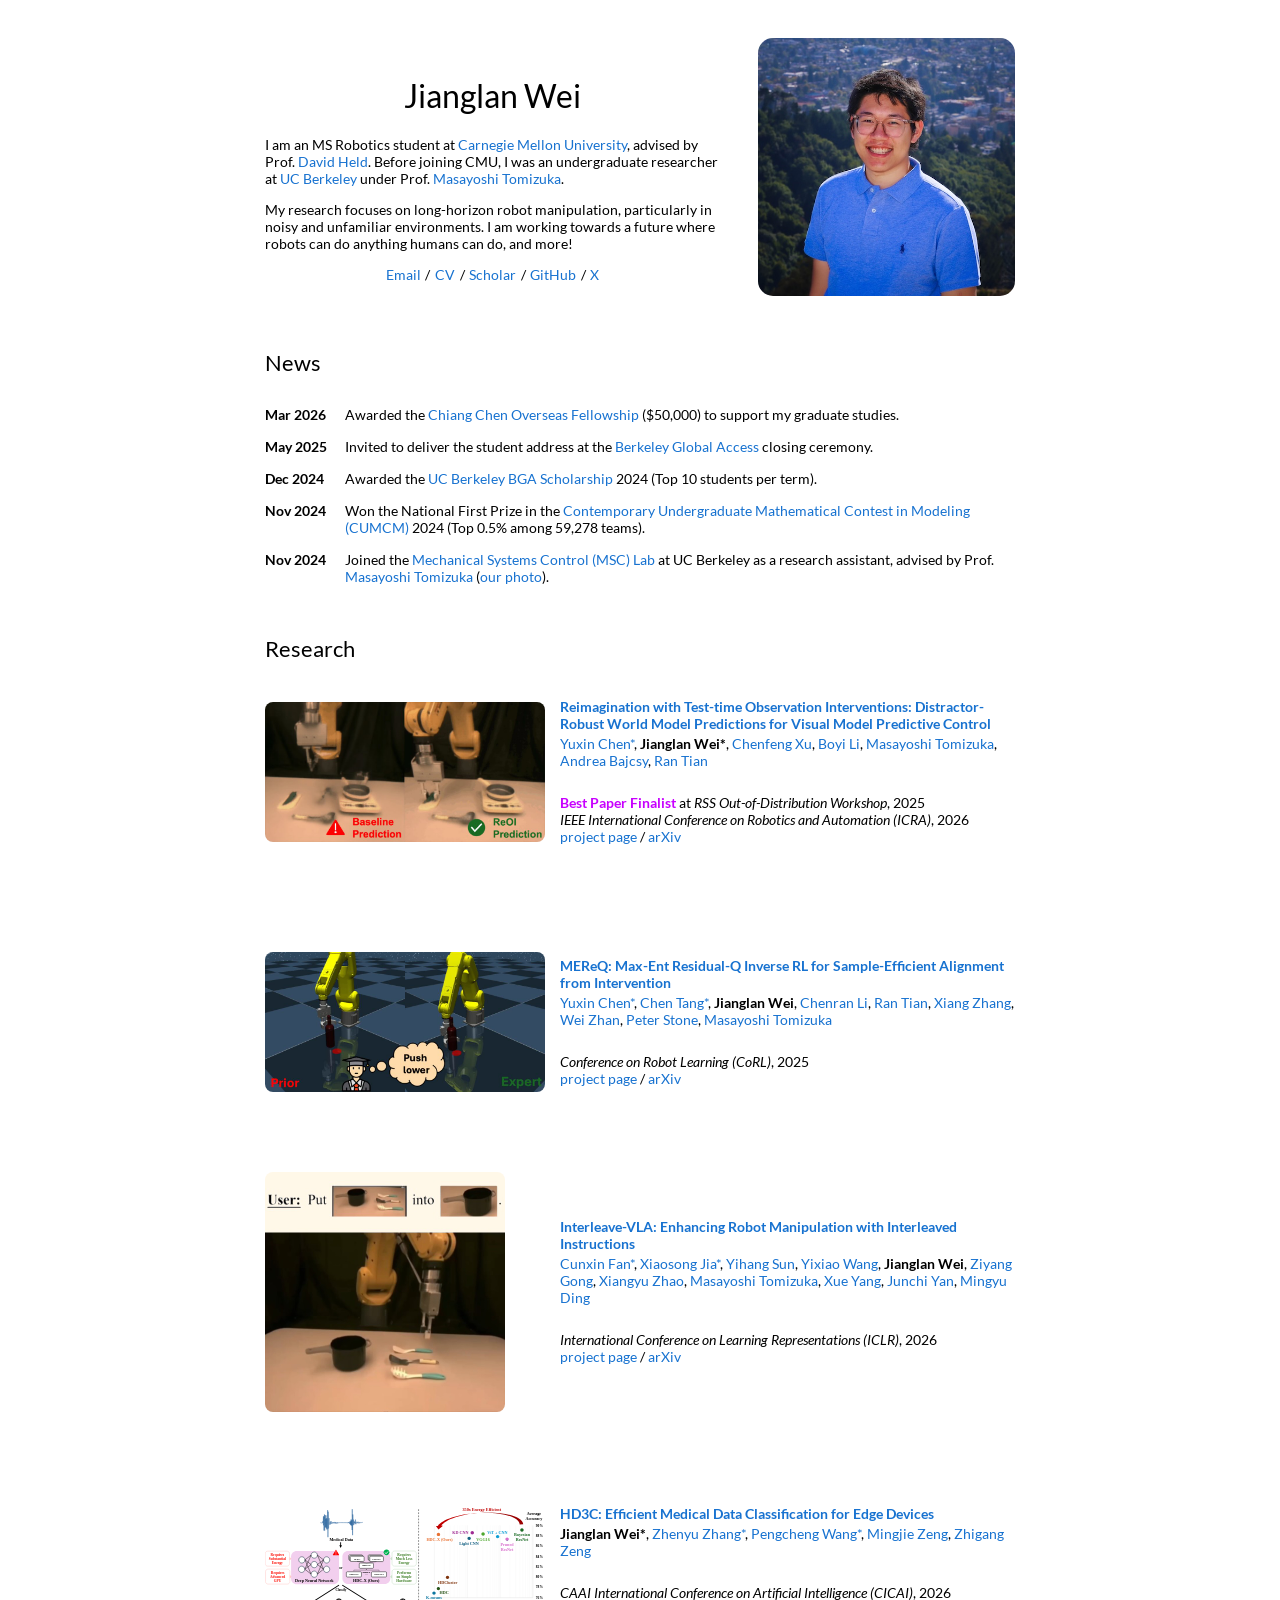
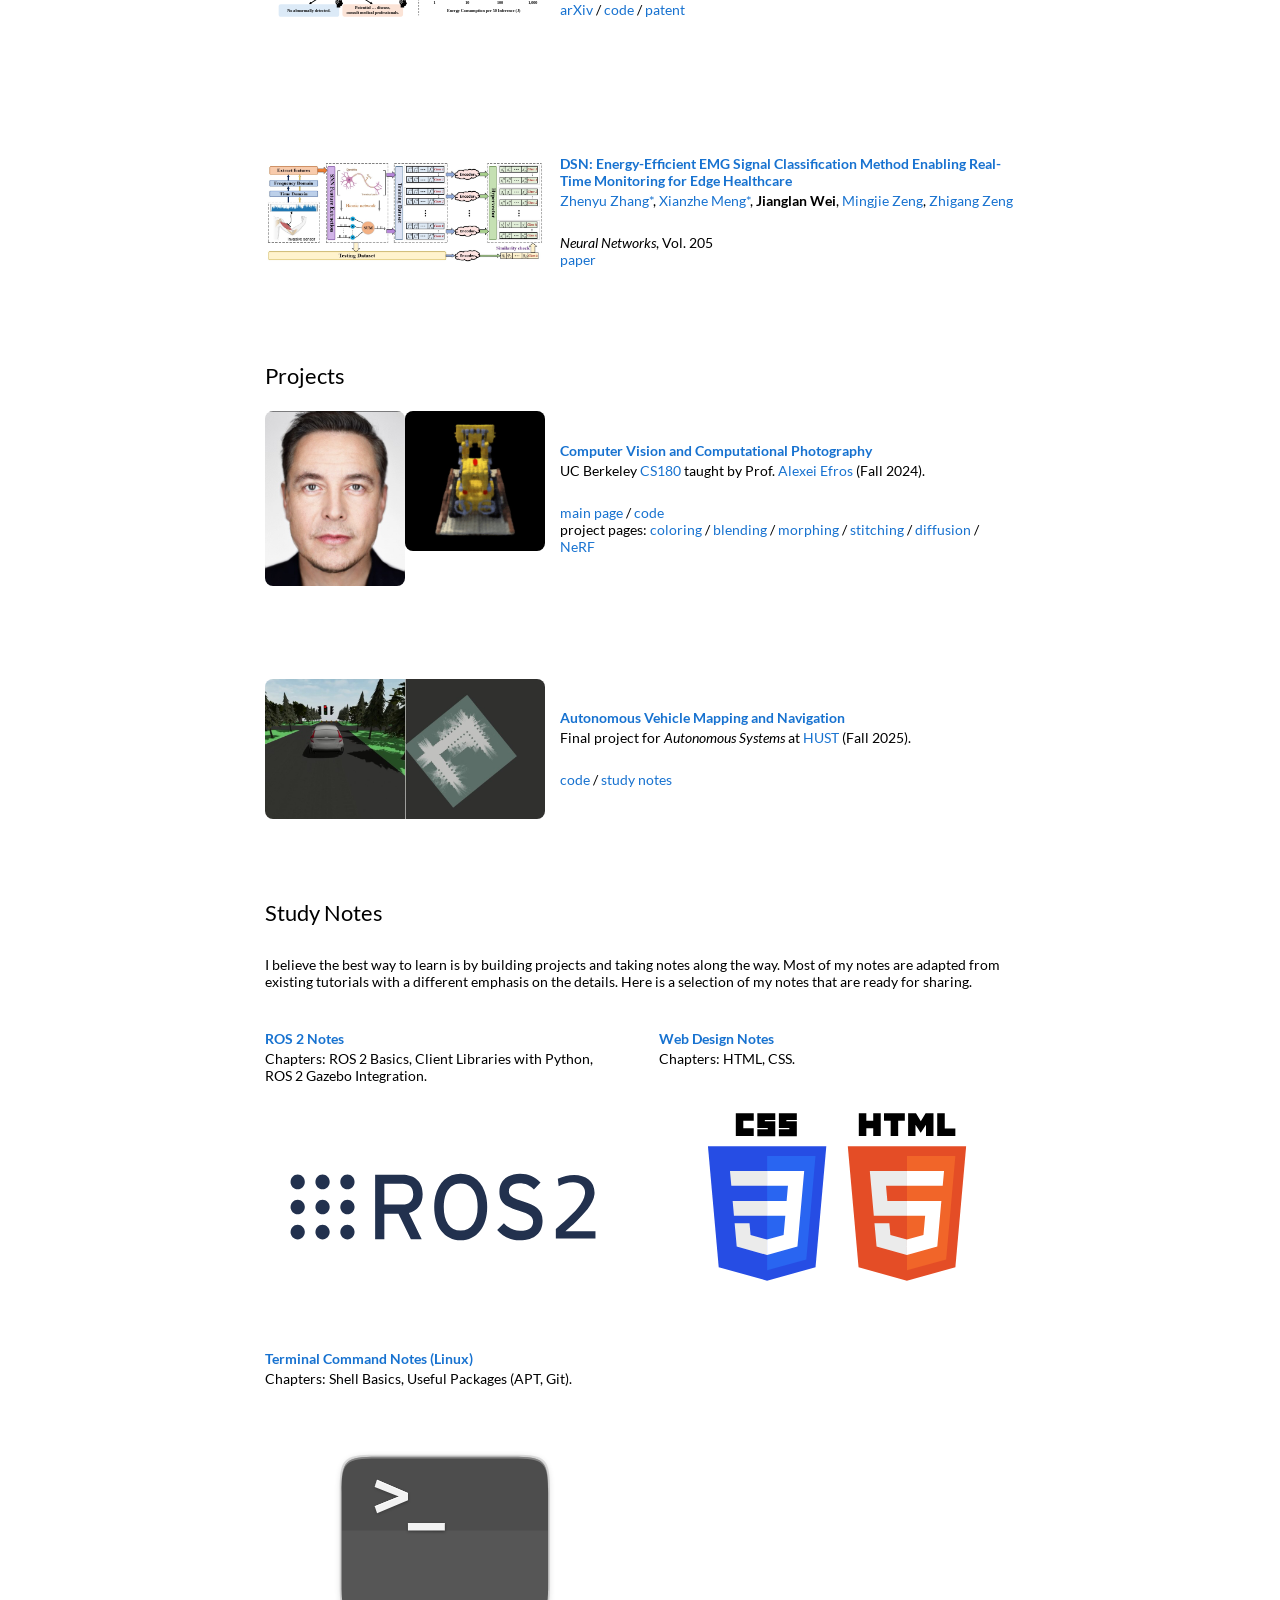
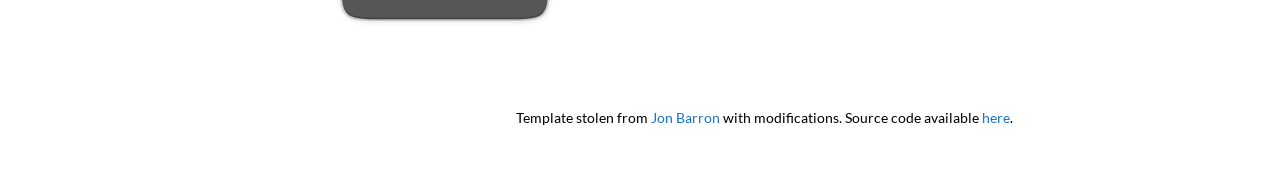
==== commit ac2b5162: "Begin CMU MSR" ====
--- a/index.html
+++ b/index.html
@@ -61,11 +61,11 @@
           I am an MS Robotics student at <a href="https://cmu.edu">Carnegie Mellon University</a>,
           advised by Prof. <a href="https://davheld.github.io">David Held</a>. 
           Before joining CMU, I was an undergraduate researcher at <a href="https://berkeley.edu">UC Berkeley</a>
-          with Prof. <a href="https://me.berkeley.edu/people/masayoshi-tomizuka/">Masayoshi Tomizuka</a>.
-        </p>
-
-        <p>
-          My research focuses on learning for manipulation, particularly in noisy and unfamiliar environments.
+          under Prof. <a href="https://me.berkeley.edu/people/masayoshi-tomizuka/">Masayoshi Tomizuka</a>.
+        </p>
+
+        <p>
+          My research focuses on long-horizon robot manipulation, particularly in noisy and unfamiliar environments.
           I am working towards a future where robots can do anything humans can do, and more!
         </p>
 
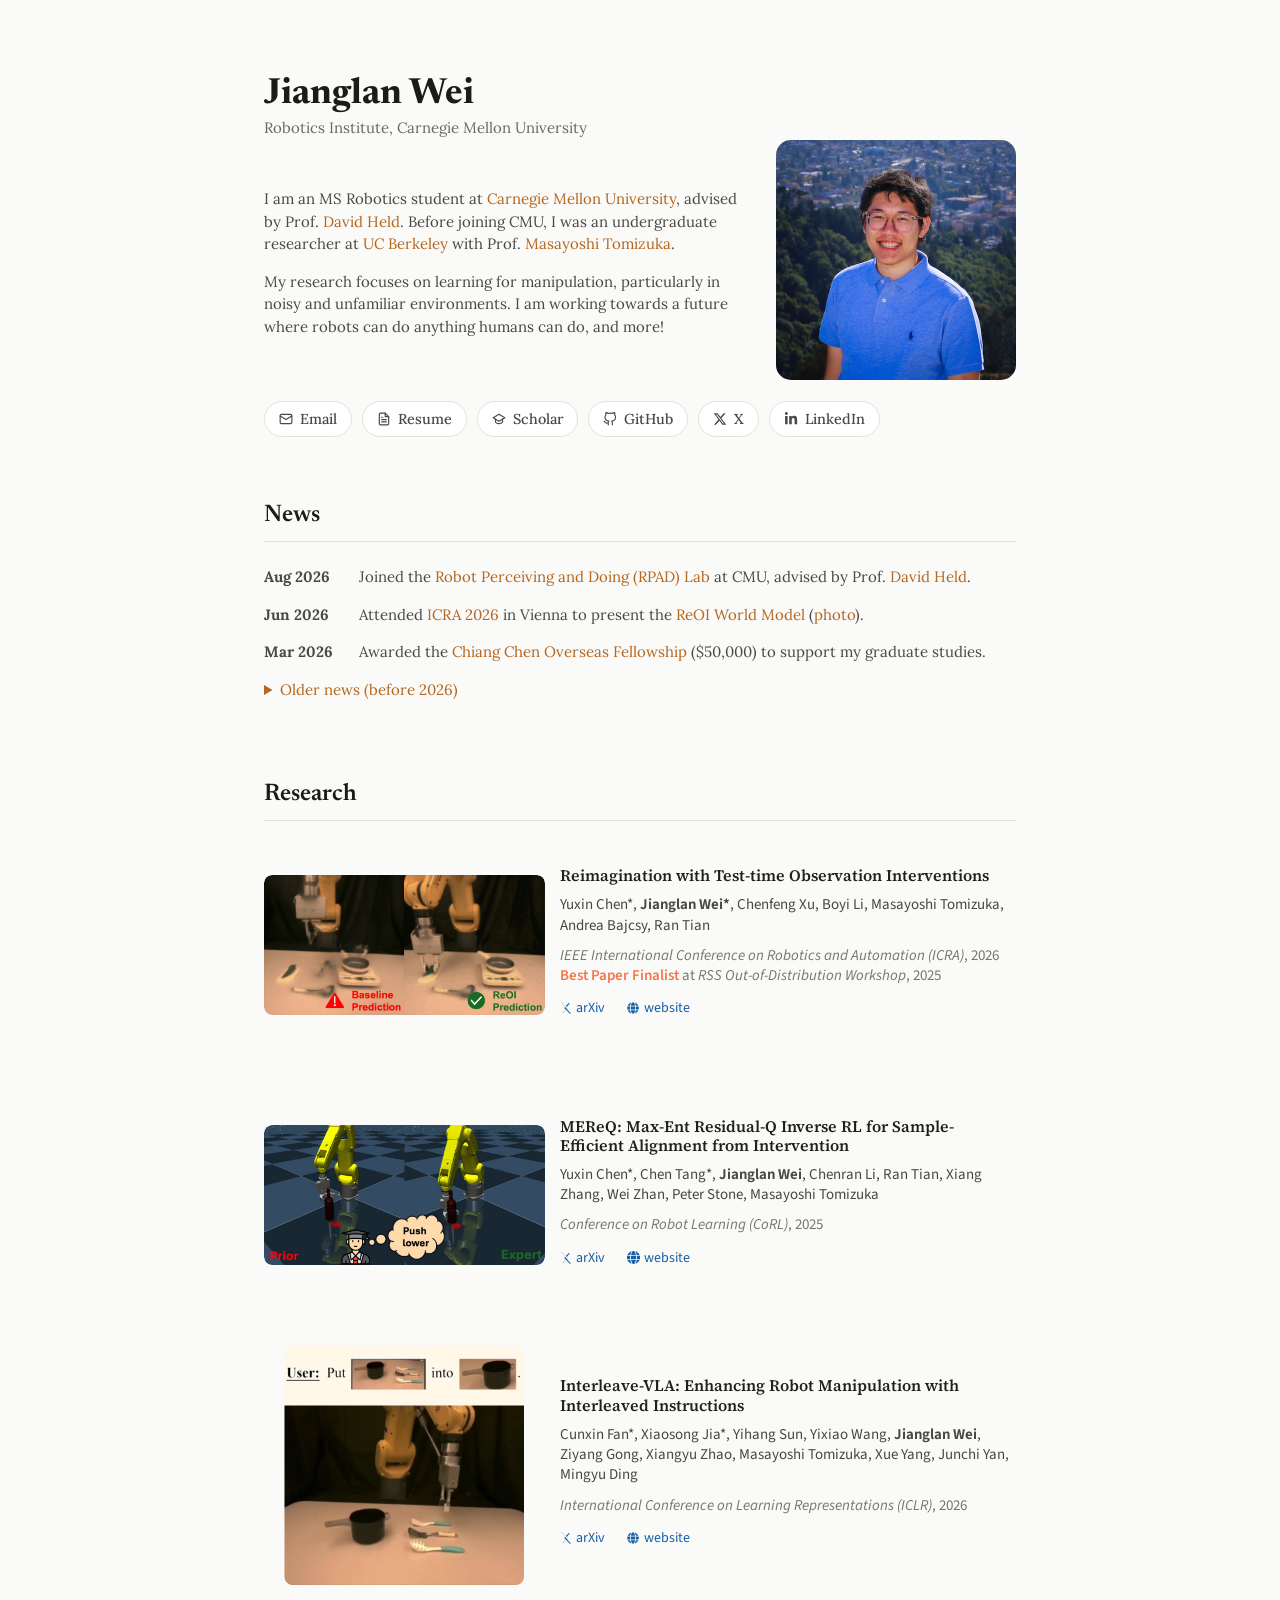
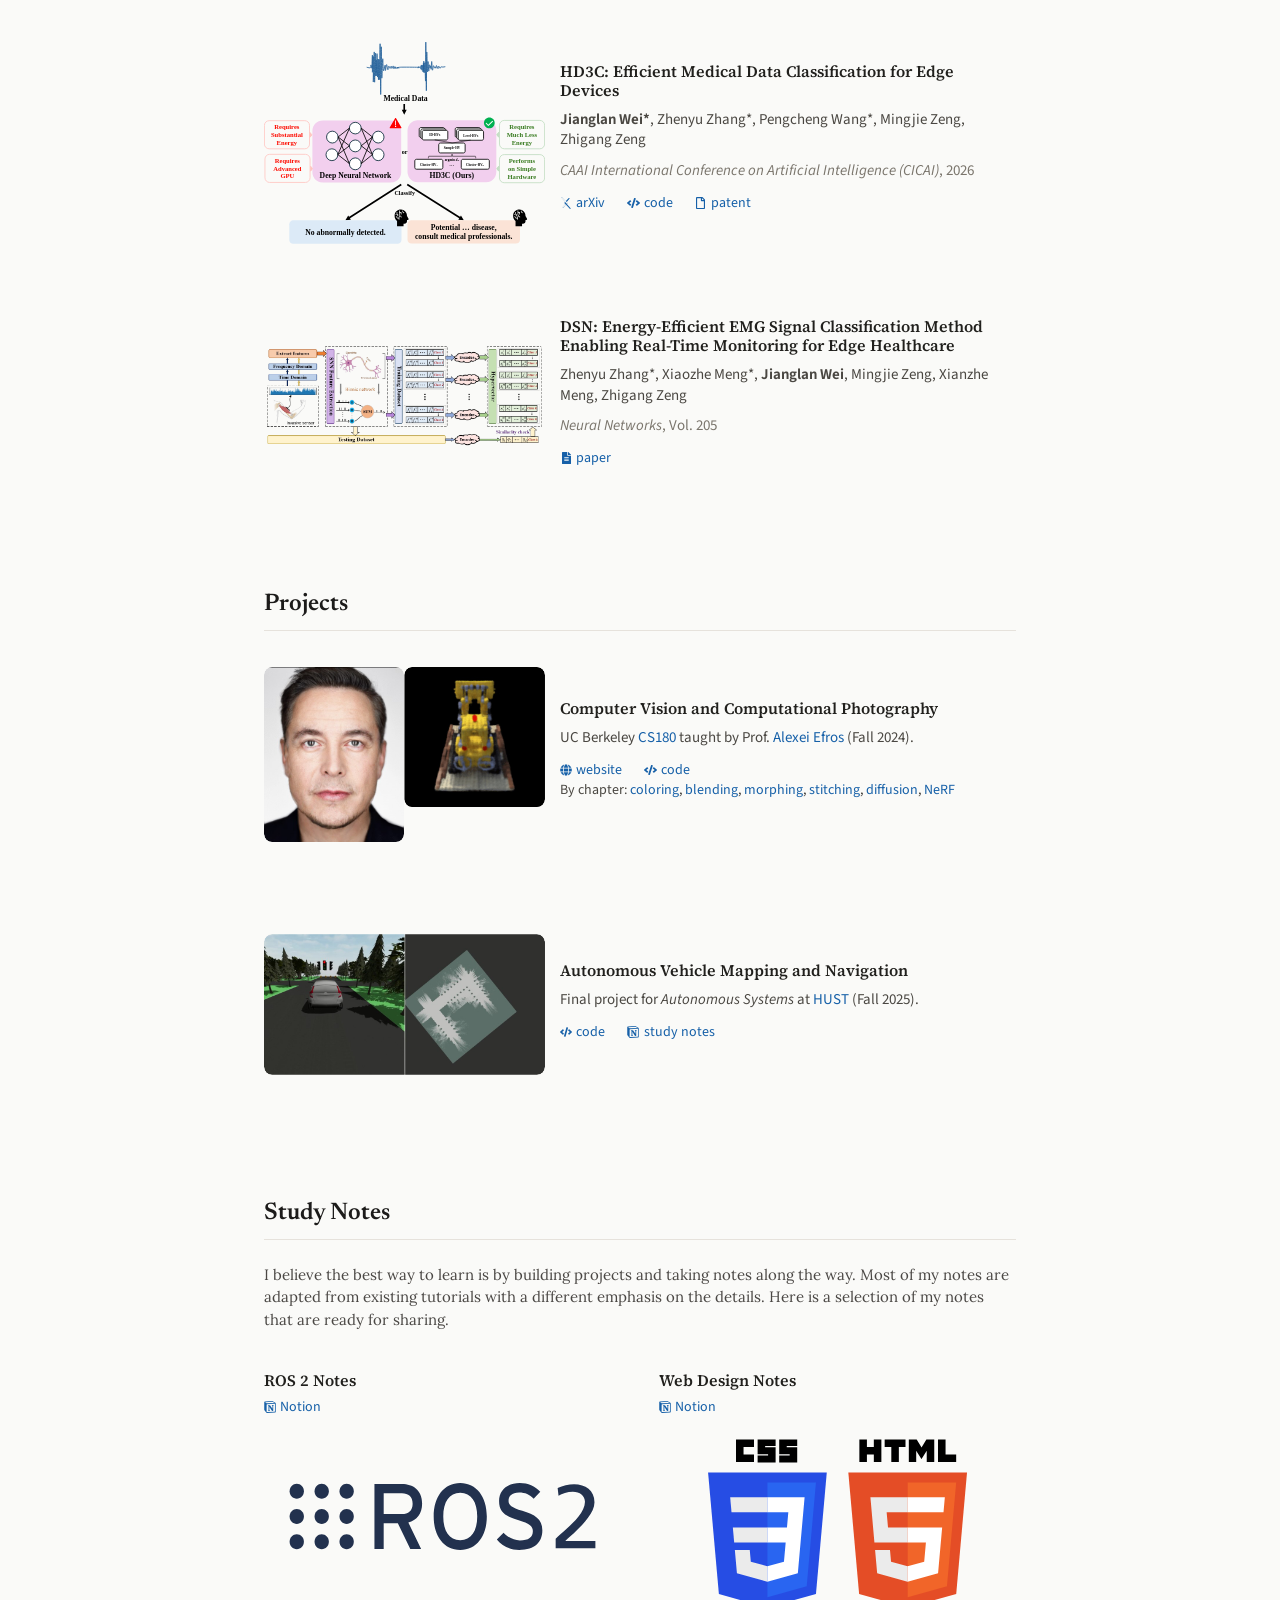
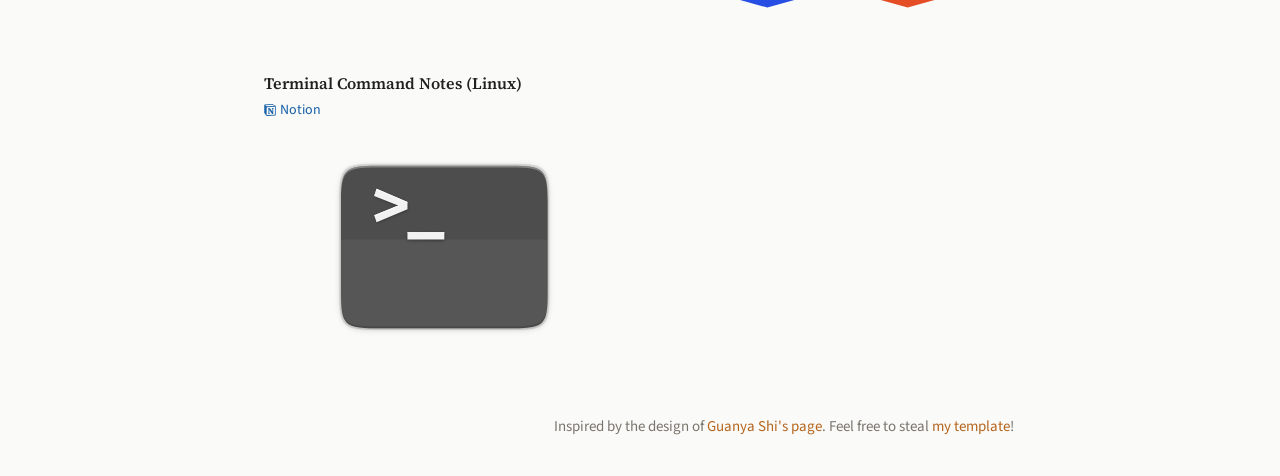
==== commit 3ae06bcd: "New webpage style" ====
--- a/index.html
+++ b/index.html
@@ -27,17 +27,20 @@
     <!-- The Canonical Link -->
     <link rel="canonical" href="https://jianglanwei.com/">
 
-    <!-- Preload Fonts -->
-    <link rel="preload" href="/assets/fonts/lato-v25-latin_latin-ext-regular.woff2" as="font" type="font/woff2" crossorigin>
-    <link rel="preload" href="/assets/fonts/lato-v25-latin_latin-ext-italic.woff2" as="font" type="font/woff2" crossorigin>
-    <link rel="preload" href="/assets/fonts/lato-v25-latin_latin-ext-700.woff2" as="font" type="font/woff2" crossorigin>
-    <link rel="preload" href="/assets/fonts/lato-v25-latin_latin-ext-700italic.woff2" as="font" type="font/woff2" crossorigin>
+    <!-- Preload Fonts (variable files include regular and bold weights) -->
+    <link rel="preload" href="/assets/fonts/Lora/Lora-VariableFont_wght.ttf" as="font" type="font/ttf" crossorigin>
+    <link rel="preload" href="/assets/fonts/Lora/Lora-Italic-VariableFont_wght.ttf" as="font" type="font/ttf" crossorigin>
+    <link rel="preload" href="/assets/fonts/Newsreader/Newsreader-VariableFont_opsz,wght.ttf" as="font" type="font/ttf" crossorigin>
+    <link rel="preload" href="/assets/fonts/Newsreader/Newsreader-Italic-VariableFont_opsz,wght.ttf" as="font" type="font/ttf" crossorigin>
+    <link rel="preload" href="/assets/fonts/SourceSans3/SourceSans3-Variable.ttf" as="font" type="font/ttf" crossorigin>
+    <link rel="preload" href="/assets/fonts/SourceSans3/SourceSans3-Italic-Variable.ttf" as="font" type="font/ttf" crossorigin>
+    <link rel="preload" href="/assets/fonts/SourceSerif4/SourceSerif4-Variable.ttf" as="font" type="font/ttf" crossorigin>
 
     <!-- Preload Video Posters -->
     <link rel="preload" href="/assets/media/ReOI-960x480.jpg" as="image">
     <link rel="preload" href="/assets/media/InterleaveVLA-480x480.jpg" as="image">
     <link rel="preload" href="/assets/media/MEReQ-960x480.jpg" as="image">
-    <link rel="preload" href="/assets/media/CS180-Morph-900x480.jpg" as="image">
+    <link rel="preload" href="/assets/media/CS180-Morph-384x480.jpg" as="image">
     <link rel="preload" href="/assets/media/CS180-NeRF-480x480.jpg" as="image">
     <link rel="preload" href="/assets/media/SLAM-960x480.jpg" as="image">
 
@@ -50,44 +53,80 @@
   </head>
 
   <body>
-    <!-- Header -->
+    <!-- Name and Affiliation -->
     <header>
+      <h1>Jianglan Wei</h1>
+      <div>Robotics Institute, Carnegie Mellon University</div>
+    </header>
+
+    <!-- Biography and Profile Picture -->
+    <section class="bio">
       <div>
-
-        <!-- Name & Introduction -->
-        <h1>Jianglan Wei</h1>
-
         <p>
           I am an MS Robotics student at <a href="https://cmu.edu">Carnegie Mellon University</a>,
           advised by Prof. <a href="https://davheld.github.io">David Held</a>. 
           Before joining CMU, I was an undergraduate researcher at <a href="https://berkeley.edu">UC Berkeley</a>
-          under Prof. <a href="https://me.berkeley.edu/people/masayoshi-tomizuka/">Masayoshi Tomizuka</a>.
+          with Prof. <a href="https://me.berkeley.edu/people/masayoshi-tomizuka/">Masayoshi Tomizuka</a>.
         </p>
 
         <p>
-          My research focuses on long-horizon robot manipulation, particularly in noisy and unfamiliar environments.
+          My research focuses on learning for manipulation, particularly in noisy and unfamiliar environments.
           I am working towards a future where robots can do anything humans can do, and more!
         </p>
-
-        <!-- Links -->
-        <nav>
-          <a href="mailto:jianglan@cmu.edu">Email</a> /
-          <a href="/assets/resume/JianglanWei-CV.pdf">CV</a> /
-          <a href="https://scholar.google.com/citations?user=ZP4ETh0AAAAJ">Scholar</a> /
-          <a href="https://github.com/jianglanwei/">GitHub</a> /
-          <a href="https://x.com/intent/follow?screen_name=jianglanwei">X</a>
-        </nav>
       </div>
 
       <!-- Profile Picture -->
       <figure>
         <img src="assets/media/JianglanWei-480x480.jpg" alt="Jianglan Wei Profile Picture">
       </figure>
-    </header>
+    </section>
+
+    <!-- Links -->
+    <nav class="profile-links" aria-label="Profile links">
+      <a class="button" href="mailto:jianglan@cmu.edu">
+        <span style="--icon: url('/assets/icons/email.svg')" aria-hidden="true"></span>
+        Email
+      </a>
+      <a class="button" href="/assets/resume/JianglanWei-CV.pdf">
+        <span style="--icon: url('/assets/icons/resume.svg')" aria-hidden="true"></span>
+        Resume
+      </a>
+      <a class="button" href="https://scholar.google.com/citations?user=ZP4ETh0AAAAJ">
+        <span style="--icon: url('/assets/icons/scholar.svg')" aria-hidden="true"></span>
+        Scholar
+      </a>
+      <a class="button" href="https://github.com/jianglanwei/">
+        <span style="--icon: url('/assets/icons/github.svg')" aria-hidden="true"></span>
+        GitHub
+      </a>
+      <a class="button" href="https://x.com/intent/follow?screen_name=jianglanwei">
+        <span style="--icon: url('/assets/icons/x.svg')" aria-hidden="true"></span>
+        X
+      </a>
+      <a class="button" href="https://www.linkedin.com/in/jianglanwei/">
+        <span style="--icon: url('/assets/icons/linkedin.svg?v=2')" aria-hidden="true"></span>
+        LinkedIn
+      </a>
+    </nav>
 
     <!-- News -->
     <section>
       <h2>News</h2>
+
+      <div class="news-item">
+        <time datetime="2026-08">Aug 2026</time>
+        <p>
+          Joined the <a href="https://r-pad.github.io/">Robot Perceiving and Doing (RPAD) Lab</a> at CMU, advised by Prof. <a href="https://davheld.github.io">David Held</a>. 
+        </p>
+      </div>
+
+      <div class="news-item">
+        <time datetime="2026-06">Jun 2026</time>
+        <p>
+          Attended <a href="https://2026.ieee-icra.org/">ICRA 2026</a> in Vienna to present the <a href="https://re-oi.github.io">ReOI World Model</a> 
+          (<a href="/assets/media/Me@ICRA2026-4096x3072.jpg">photo</a>).
+        </p>
+      </div>
 
       <div class="news-item">
         <time datetime="2026-03">Mar 2026</time>
@@ -96,35 +135,47 @@
         </p>
       </div>
 
-      <div class="news-item">
-        <time datetime="2025-05">May 2025</time>
-        <p>
-          Invited to deliver the student address at the <a href="https://extension.berkeley.edu/international/academic/berkeley-global-access/">Berkeley Global Access</a> closing ceremony.
-        </p>
-      </div>
-
-      <div class="news-item">
-        <time datetime="2024-12">Dec 2024</time>
-        <p>
-          Awarded the <a href="https://extension.berkeley.edu/international/academic/berkeley-global-access/scholarships/"> UC Berkeley BGA Scholarship</a> 2024 (Top 10 students per term).
-        </p>
-      </div>
-
-      <div class="news-item">
-        <time datetime="2024-11">Nov 2024</time>
-        <p>
-          Won the National First Prize in the <a href="https://en.mcm.edu.cn"> Contemporary Undergraduate Mathematical Contest in Modeling (CUMCM)</a> 2024 (Top 0.5% among 59,278 teams).
-        </p>
-      </div>
-
-      <div class="news-item">
-        <time datetime="2024-11">Nov 2024</time>
-        <p>
-          Joined the <a href="https://msc.berkeley.edu">Mechanical Systems Control (MSC) Lab</a> at UC Berkeley as a research assistant, 
-          advised by Prof. <a href="https://me.berkeley.edu/people/masayoshi-tomizuka/">Masayoshi Tomizuka</a>
-          (<a href="/assets/media/Tomizuka&Me-4032x3024.jpeg">our photo</a>).
-        </p>
-      </div>
+      <details class="news-archive">
+        <summary>Older news (before 2026)</summary>
+
+        <div class="news-item">
+          <time datetime="2025-10">Oct 2025</time>
+          <p>
+            Attended <a href="https://2025.corl.org/">CoRL 2025</a> in Seoul to present <a href="https://sites.google.com/view/mereq/home">MEReQ</a>
+            (<a href="assets/media/Me@CoRL2025-1536x2048.jpg">photo</a>).
+          </p>
+        </div>
+
+        <div class="news-item">
+          <time datetime="2025-05">May 2025</time>
+          <p>
+            Invited to deliver the student address at the <a href="https://extension.berkeley.edu/international/academic/berkeley-global-access/">Berkeley Global Access</a> closing ceremony.
+          </p>
+        </div>
+
+        <div class="news-item">
+          <time datetime="2024-12">Dec 2024</time>
+          <p>
+            Awarded the <a href="https://extension.berkeley.edu/international/academic/berkeley-global-access/scholarships/"> UC Berkeley BGA Scholarship</a> 2024 (Top 10 students per term).
+          </p>
+        </div>
+
+        <div class="news-item">
+          <time datetime="2024-11">Nov 2024</time>
+          <p>
+            Won the National First Prize in the <a href="https://en.mcm.edu.cn"> Contemporary Undergraduate Mathematical Contest in Modeling (CUMCM)</a> 2024 (Top 0.5% among 59,278 teams).
+          </p>
+        </div>
+
+        <div class="news-item">
+          <time datetime="2024-11">Nov 2024</time>
+          <p>
+            Joined the <a href="https://msc.berkeley.edu">Mechanical Systems Control (MSC) Lab</a> at UC Berkeley,
+            advised by Prof. <a href="https://me.berkeley.edu/people/masayoshi-tomizuka/">Masayoshi Tomizuka</a>
+            (<a href="/assets/media/Tomizuka&Me-4032x3024.jpeg">our photo</a>).
+          </p>
+        </div>
+      </details>
     </section>
 
     <!-- Research -->
@@ -133,41 +184,32 @@
 
       <div class="proj-item">
         <div>
-          <a href="https://re-oi.github.io">
-            <h3>Reimagination with Test-time Observation Interventions: Distractor-Robust World Model Predictions for Visual Model Predictive Control</h3>
-          </a>
+          <h3>Reimagination with Test-time Observation Interventions</h3>
 
           <p class="authors">
-            <a href="https://thomaschen98.github.io" class="co-first">Yuxin Chen</a>, 
-            <strong class="co-first">Jianglan Wei</strong>, 
-            <a href="https://www.chenfengx.com">Chenfeng Xu</a>, 
-            <a href="https://sites.google.com/site/boyilics/home">Boyi Li</a>, 
-            <a href="https://me.berkeley.edu/people/masayoshi-tomizuka/">Masayoshi Tomizuka</a>, 
-            <a href="https://www.cs.cmu.edu/~abajcsy/">Andrea Bajcsy</a>, 
-            <a href="https://thomasrantian.github.io">Ran Tian</a>
+            Yuxin Chen*, <strong>Jianglan Wei*</strong>, Chenfeng Xu, Boyi Li, Masayoshi Tomizuka, Andrea Bajcsy, Ran Tian
           </p>
           
           <p class="publication">
+            <span class="venue">IEEE International Conference on Robotics and Automation (ICRA)</span>,
+            <time datetime="2026">2026</time>
+            <br>
             <span class="award">Best Paper Finalist</span> at
             <span class="venue">RSS Out-of-Distribution Workshop</span>, 
             <time datetime="2025">2025</time>
           </p>
 
-          <p class="publication">
-            <span class="venue">IEEE International Conference on Robotics and Automation (ICRA)</span>,
-            <time datetime="2026">2026</time>
-          </p>
-
-          <p class="links">
-            <a href="https://re-oi.github.io">project page</a> /
-            <a href="https://arxiv.org/abs/2506.16565">arXiv</a>
-          </p>
-        </div>
-
-        <figure>
-          <div class="video-item">
-            <img class="video-poster" src="/assets/media/ReOI-960x480.jpg">
-            <video class="video-source" autoplay muted loop playsinline>
+          <p>
+            <a class="icon-link" href="https://arxiv.org/abs/2506.16565"><span class="icon" style="--icon: url('/assets/icons/arxiv.svg')" aria-hidden="true"></span><span>arXiv</span></a>
+            <a class="icon-link" href="https://re-oi.github.io"><span class="icon" style="--icon: url('/assets/icons/globe.svg')" aria-hidden="true"></span><span>website</span></a>
+          </p>
+
+        </div>
+
+        <figure>
+          <div class="video-item">
+            <img class="video-poster" src="/assets/media/ReOI-960x480.jpg" width="960" height="480">
+            <video class="video-source" autoplay muted loop playsinline width="960" height="480">
               <source src="/assets/media/ReOI-960x480.mp4" type="video/mp4">
             </video>
           </div>
@@ -177,20 +219,10 @@
 
       <div class="proj-item">
         <div>
-          <a href="https://sites.google.com/view/mereq/home">
-            <h3>MEReQ: Max-Ent Residual-Q Inverse RL for Sample-Efficient Alignment from Intervention</h3>
-          </a>
+          <h3>MEReQ: Max-Ent Residual-Q Inverse RL for Sample-Efficient Alignment from Intervention</h3>
 
           <p class="authors">
-            <a href="https://thomaschen98.github.io" class="co-first">Yuxin Chen</a>, 
-            <a href="https://chentangmark.github.io" class="co-first">Chen Tang</a>, 
-            <strong>Jianglan Wei</strong>, 
-            <a href="https://scholar.google.com/citations?user=O_PbKNMAAAAJ">Chenran Li</a>, 
-            <a href="https://thomasrantian.github.io">Ran Tian</a>, 
-            <a href="https://xiang-zhang-98.github.io">Xiang Zhang</a>, 
-            <a href="https://zhanwei.site">Wei Zhan</a>, 
-            <a href="https://www.cs.utexas.edu/~pstone/">Peter Stone</a>, 
-            <a href="https://me.berkeley.edu/people/masayoshi-tomizuka/">Masayoshi Tomizuka</a>
+            Yuxin Chen*, Chen Tang*, <strong>Jianglan Wei</strong>, Chenran Li, Ran Tian, Xiang Zhang, Wei Zhan, Peter Stone, Masayoshi Tomizuka
           </p>
           
           <p class="publication">
@@ -198,16 +230,16 @@
             <time datetime="2025">2025</time>
           </p>
 
-          <p class="links">
-            <a href="https://sites.google.com/view/mereq/home">project page</a> /
-            <a href="https://arxiv.org/abs/2406.16258">arXiv</a>
-          </p>
-        </div>
-
-        <figure>
-          <div class="video-item">
-            <img class="video-poster" src="/assets/media/MEReQ-960x480.jpg">
-            <video class="video-source" autoplay muted loop playsinline>
+          <p>
+            <a class="icon-link" href="https://arxiv.org/abs/2406.16258"><span class="icon" style="--icon: url('/assets/icons/arxiv.svg')" aria-hidden="true"></span><span>arXiv</span></a>
+            <a class="icon-link" href="https://sites.google.com/view/mereq/home"><span class="icon" style="--icon: url('/assets/icons/globe.svg')" aria-hidden="true"></span><span>website</span></a>
+          </p>
+        </div>
+
+        <figure>
+          <div class="video-item">
+            <img class="video-poster" src="/assets/media/MEReQ-960x480.jpg" width="960" height="480">
+            <video class="video-source" autoplay muted loop playsinline width="960" height="480">
               <source src="/assets/media/MEReQ-960x480.mp4" type="video/mp4">
             </video>
           </div>
@@ -217,22 +249,10 @@
 
       <div class="proj-item">
         <div>
-          <a href="https://interleave-vla.github.io/Interleave-VLA-Anonymous/">
-            <h3>Interleave-VLA: Enhancing Robot Manipulation with Interleaved Instructions</h3>
-          </a>
+          <h3>Interleave-VLA: Enhancing Robot Manipulation with Interleaved Instructions</h3>
 
           <p class="authors">
-            <a href="https://scholar.google.com/citations?user=n6jDCz0AAAAJ" class="co-first">Cunxin Fan</a>,
-            <a href="https://jiaxiaosong1002.github.io" class="co-first">Xiaosong Jia</a>, 
-            <a onclick="alert('Profile information not available.')">Yihang Sun</a>, 
-            <a href="https://yixiaowang7.github.io">Yixiao Wang</a>, 
-            <strong>Jianglan Wei</strong>, 
-            <a href="https://scholar.google.com/citations?user=cWip8QgAAAAJ">Ziyang Gong</a>, 
-            <a onclick="alert('Profile information not available.')">Xiangyu Zhao</a>,
-            <a href="https://me.berkeley.edu/people/masayoshi-tomizuka/">Masayoshi Tomizuka</a>, 
-            <a href="https://yangxue.site">Xue Yang</a>, 
-            <a href="http://thinklab.sjtu.edu.cn">Junchi Yan</a>, 
-            <a href="https://dingmyu.github.io">Mingyu Ding</a>
+            Cunxin Fan*, Xiaosong Jia*, Yihang Sun, Yixiao Wang, <strong>Jianglan Wei</strong>, Ziyang Gong, Xiangyu Zhao, Masayoshi Tomizuka, Xue Yang, Junchi Yan, Mingyu Ding
           </p>
           
           <p class="publication">
@@ -240,16 +260,16 @@
             <time datetime="2026">2026</time>
           </p>
 
-          <p class="links">
-            <a href="https://interleave-vla.github.io/Interleave-VLA-Anonymous/">project page</a> /
-            <a href="https://arxiv.org/abs/2505.02152">arXiv</a>
-          </p>
-        </div>
-
-        <figure>
-          <div class="video-item">
-            <img class="video-poster" src="/assets/media/InterleaveVLA-480x480.jpg">
-            <video class="video-source" autoplay muted loop playsinline>
+          <p>
+            <a class="icon-link" href="https://arxiv.org/abs/2505.02152"><span class="icon" style="--icon: url('/assets/icons/arxiv.svg')" aria-hidden="true"></span><span>arXiv</span></a>
+            <a class="icon-link" href="https://interleave-vla.github.io/Interleave-VLA-Anonymous/"><span class="icon" style="--icon: url('/assets/icons/globe.svg')" aria-hidden="true"></span><span>website</span></a>
+          </p>
+        </div>
+
+        <figure>
+          <div class="video-item">
+            <img class="video-poster" src="/assets/media/InterleaveVLA-480x480.jpg" width="480" height="480">
+            <video class="video-source" autoplay muted loop playsinline width="480" height="480">
               <source src="/assets/media/InterleaveVLA-480x480.mp4" type="video/mp4">
             </video>
           </div>
@@ -259,16 +279,10 @@
 
       <div class="proj-item">
         <div>
-          <a href="https://arxiv.org/abs/2509.14617">
-            <h3>HD3C: Efficient Medical Data Classification for Edge Devices</h3>
-          </a>
+          <h3>HD3C: Efficient Medical Data Classification for Edge Devices</h3>
 
           <p class="authors">
-            <strong class="co-first">Jianglan Wei</strong>, 
-            <a href="https://scholar.google.com/citations?user=DzJ844oAAAAJ" class="co-first">Zhenyu Zhang</a>, 
-            <a href="https://outsider86.github.io" class="co-first">Pengcheng Wang</a>, 
-            <a onclick="alert('Profile information not available.')">Mingjie Zeng</a>, 
-            <a href="http://aia.hust.edu.cn/zhigangzeng/">Zhigang Zeng</a>
+            <strong>Jianglan Wei*</strong>, Zhenyu Zhang*, Pengcheng Wang*, Mingjie Zeng, Zhigang Zeng
           </p>
           
           <p class="publication">
@@ -276,17 +290,17 @@
             <time datetime="2026">2026</time>
           </p>
 
-          <p class="links">
-            <a href="https://arxiv.org/abs/2509.14617">arXiv</a> /
-            <a href="https://github.com/jianglanwei/hdc-x">code</a> /
-            <a href="/assets/media/HDCX-patent.pdf">patent</a>
+          <p>
+            <a class="icon-link" href="https://arxiv.org/abs/2509.14617"><span class="icon" style="--icon: url('/assets/icons/arxiv.svg')" aria-hidden="true"></span><span>arXiv</span></a>
+            <a class="icon-link" href="https://github.com/jianglanwei/hd3c"><span class="icon" style="--icon: url('/assets/icons/code.svg')" aria-hidden="true"></span><span>code</span></a>
+            <a class="icon-link" href="/assets/media/HD3C-patent.pdf"><span class="icon" style="--icon: url('/assets/icons/file.svg')" aria-hidden="true"></span><span>patent</span></a>
           </p>
         </div>
 
         <figure>
           <picture>
-            <source media="(min-width: 795px)" srcset="/assets/media/HDCX-small.svg">
-            <img src="/assets/media/HDCX-wide.svg">
+            <source media="(min-width: 800px)" srcset="/assets/media/HD3C-small.svg">
+            <img src="/assets/media/HD3C-wide.svg">
           </picture>
         </figure>
       </div>
@@ -294,16 +308,10 @@
 
       <div class="proj-item">
         <div>
-          <a href="https://www.sciencedirect.com/science/article/pii/S0893608026007665">
-            <h3>DSN: Energy-Efficient EMG Signal Classification Method Enabling Real-Time Monitoring for Edge Healthcare</h3>
-          </a>
+          <h3>DSN: Energy-Efficient EMG Signal Classification Method Enabling Real-Time Monitoring for Edge Healthcare</h3>
 
           <p class="authors">
-            <a href="https://scholar.google.com/citations?user=DzJ844oAAAAJ" class="co-first">Zhenyu Zhang</a>, 
-            <a href="https://scholar.google.com/citations?user=fN0haOMAAAAJ" class="co-first">Xianzhe Meng</a>, 
-            <strong>Jianglan Wei</strong>, 
-            <a onclick="alert('Profile information not available.')">Mingjie Zeng</a>, 
-            <a href="http://aia.hust.edu.cn/zhigangzeng/">Zhigang Zeng</a>
+            Zhenyu Zhang*, Xiaozhe Meng*, <strong>Jianglan Wei</strong>, Mingjie Zeng, Xianzhe Meng, Zhigang Zeng
           </p>
           
           <p class="publication">
@@ -311,13 +319,13 @@
             <span>Vol. 205</span>
           </p>
 
-          <p class="links">
-            <a href="https://www.sciencedirect.com/science/article/pii/S0893608026007665">paper</a>
-          </p>
-        </div>
-
-        <figure>
-          <img src="/assets/media/DSN-1872x670.jpg">
+          <p>
+            <a class="icon-link" href="https://www.sciencedirect.com/science/article/pii/S0893608026007665"><span class="icon" style="--icon: url('/assets/icons/paper.svg')" aria-hidden="true"></span><span>paper</span></a>
+          </p>
+        </div>
+
+        <figure>
+          <img src="/assets/media/DSN-1872x670.png">
         </figure>
       </div>
     </section>
@@ -328,40 +336,34 @@
       <h2>Projects</h2>
       <div class="proj-item">
         <div>
-          <a href="/cs180/">
-            <h3>Computer Vision and Computational Photography</h3>
-          </a>
-
-          <p class="authors">
+          <h3>Computer Vision and Computational Photography</h3>
+
+          <p class="description">
             UC Berkeley <a href="https://www2.eecs.berkeley.edu/Courses/CS180/">CS180</a> taught by 
             Prof. <a href="https://people.eecs.berkeley.edu/~efros/">Alexei Efros</a> (Fall 2024).
           </p>
 
-          <p class="links">
-            <a href="/cs180/">main page</a> / 
-            <a href="https://github.com/jianglanwei/cs180/">code</a>
-            <br>
-            project pages:
-            <a href="/cs180/proj1/">coloring</a> / 
-            <a href="/cs180/proj2/">blending</a> /
-            <a href="/cs180/proj3/">morphing</a> /
-            <a href="/cs180/proj4/">stitching</a> /
-            <a href="/cs180/proj5/">diffusion</a> /
-            <a href="/cs180/proj6/">NeRF</a>
-            
+          <p>
+            <a class="icon-link" href="/cs180/"><span class="icon" style="--icon: url('/assets/icons/globe.svg')" aria-hidden="true"></span><span>website</span></a>
+            <a class="icon-link" href="https://github.com/jianglanwei/cs180/"><span class="icon" style="--icon: url('/assets/icons/code.svg')" aria-hidden="true"></span><span>code</span></a>
+          </p>
+
+          <p class="description" style="margin-top: -5px; font-size: 14px;">
+            By chapter: <a href="/cs180/proj1/"> coloring</a>, <a href="/cs180/proj2/">blending</a>, <a href="/cs180/proj3/">morphing</a>,
+            <a href="/cs180/proj4/"> stitching</a>, <a href="/cs180/proj5/"> diffusion</a>, <a href="/cs180/proj6/"> NeRF</a>
           </p>
         </div>
         
         <figure>
           <div class="video-item">
-            <img class="video-poster" src="/assets/media/CS180-Morph-900x480.jpg">
-            <video class="video-source" autoplay muted loop playsinline>
-              <source src="/assets/media/CS180-Morph-900x480.mp4" type="video/mp4">
-            </video>
-          </div>
-          <div class="video-item">
-            <img class="video-poster" src="/assets/media/CS180-NeRF-480x480.jpg">
-            <video class="video-source" autoplay muted loop playsinline>
+            <img class="video-poster" src="/assets/media/CS180-Morph-384x480.jpg" width="384" height="480">
+            <video class="video-source" autoplay muted loop playsinline width="384" height="480">
+              <source src="/assets/media/CS180-Morph-384x480.mp4" type="video/mp4">
+            </video>
+          </div>
+          <div class="video-item">
+            <img class="video-poster" src="/assets/media/CS180-NeRF-480x480.jpg" width="480" height="480">
+            <video class="video-source" autoplay muted loop playsinline width="480" height="480">
               <source src="/assets/media/CS180-NeRF-480x480.mp4" type="video/mp4">
             </video>
           </div>
@@ -370,24 +372,22 @@
 
       <div class="proj-item">
         <div>
-          <a href="https://github.com/jianglanwei/slam/">
-            <h3>Autonomous Vehicle Mapping and Navigation</h3>
-          </a>
-
-          <p class="authors">
+          <h3>Autonomous Vehicle Mapping and Navigation</h3>
+
+          <p class="description">
             Final project for <em>Autonomous Systems</em> at <a href="https://english.hust.edu.cn/">HUST</a> (Fall 2025).
           </p>
 
-          <p class="links">
-            <a href="https://github.com/jianglanwei/slam/">code</a> /
-            <a href="https://jianglanwei.notion.site/ros2/">study notes</a>
-          </p>
-        </div>
-
-        <figure>
-          <div class="video-item">
-            <img class="video-poster" src="/assets/media/SLAM-960x480.jpg">
-            <video class="video-source" autoplay muted loop playsinline>
+          <p>
+            <a class="icon-link" href="https://github.com/jianglanwei/slam/"><span class="icon" style="--icon: url('/assets/icons/code.svg')" aria-hidden="true"></span><span>code</span></a>
+            <a class="icon-link" href="https://jianglanwei.notion.site/ros2/"><span class="icon" style="--icon: url('/assets/icons/notion.svg')" aria-hidden="true"></span><span>study notes</span></a>
+          </p>
+        </div>
+
+        <figure>
+          <div class="video-item">
+            <img class="video-poster" src="/assets/media/SLAM-960x480.jpg" width="960" height="480">
+            <video class="video-source" autoplay muted loop playsinline width="960" height="480">
               <source src="/assets/media/SLAM-960x480.mp4" type="video/mp4">
             </video>
           </div>
@@ -405,30 +405,24 @@
       </p>
       <div class="notes">
         <div class="note-item">
-          <a href="/notes/ros2/">
-            <h3>ROS 2 Notes</h3>
-          </a>
-          <p class="chapters">Chapters: ROS 2 Basics, Client Libraries with Python, ROS 2 Gazebo Integration.</p>
+          <h3>ROS 2 Notes</h3>
+          <a class="icon-link" href="/notes/ros2/"><span class="icon" style="--icon: url('/assets/icons/notion.svg')" aria-hidden="true"></span><span>Notion</span></a>
           <figure>
             <img src="/assets/media/ROS2-logo.svg">
           </figure>
         </div>
 
         <div class="note-item">
-          <a href="/notes/web-design/">
-            <h3>Web Design Notes</h3>
-          </a>
-          <p class="chapters">Chapters: HTML, CSS.</p>
+          <h3>Web Design Notes</h3>
+          <a class="icon-link" href="/notes/web-design/"><span class="icon" style="--icon: url('/assets/icons/notion.svg')" aria-hidden="true"></span><span>Notion</span></a>
           <figure>
             <img src="/assets/media/CSS3-HTML5-logo.svg">
           </figure>
         </div>
 
         <div class="note-item">
-          <a href="/notes/terminal-command/">
-            <h3>Terminal Command Notes (Linux)</h3>
-          </a>
-          <p class="chapters">Chapters: Shell Basics, Useful Packages (APT, Git).</p>
+          <h3>Terminal Command Notes (Linux)</h3>
+          <a class="icon-link" href="/notes/terminal-command/"><span class="icon" style="--icon: url('/assets/icons/notion.svg')" aria-hidden="true"></span><span>Notion</span></a>
           <figure>
             <img src="/assets/media/Terminal-logo.svg">
           </figure>
@@ -446,9 +440,9 @@
     <!-- Acknowledgment -->
     <footer>
       <p>
-        <span>Template stolen from <a href="https://jonbarron.info">Jon Barron</a> with modifications.</span>
-        <span>Source code available <a href="https://github.com/jianglanwei/jianglanwei.com">here</a>.</span>
+        <span>Inspired by the design of <a href="https://gshi.me">Guanya Shi's page</a>.</span>
+        <span>Feel free to steal <a href="https://github.com/jianglanwei/jianglanwei.com">my template</a>!</span>
       </p>
     </footer>
   </body>
-</html>
+</html>
--- a/assets/css/fonts.css
+++ b/assets/css/fonts.css
@@ -1,31 +1,64 @@
-/* latin-normal */
+/* Variable fonts: 400 = regular (normal), 700 = bold.
+   Try the bundled file first, then the Google Fonts repository fallback.
+   Avoid local() names that could select an installed static font.
+   Use font-optical-sizing: auto on Newsreader text for automatic optical sizing. */
+
+/* lora-normal */
 @font-face {
-  font-family: 'Lato';
+  font-family: 'Lora';
   font-style: normal;
-  font-weight: 400;
-  src: local('Lato Regular'), local('Lato-Regular'), url(../fonts/lato-v25-latin_latin-ext-regular.woff2) format('woff2');
+  font-weight: 400 700;
+  font-display: swap;
+  src: url('../fonts/Lora/Lora-VariableFont_wght.ttf') format('truetype'), url('https://raw.githubusercontent.com/google/fonts/main/ofl/lora/Lora%5Bwght%5D.ttf') format('truetype');
 }
 
-/* latin-italic */
+/* lora-italic */
 @font-face {
-  font-family: 'Lato';
+  font-family: 'Lora';
   font-style: italic;
-  font-weight: 400;
-  src: local('Lato Italic'), local('Lato-Italic'), url(../fonts/lato-v25-latin_latin-ext-italic.woff2);
+  font-weight: 400 700;
+  font-display: swap;
+  src: url('../fonts/Lora/Lora-Italic-VariableFont_wght.ttf') format('truetype'), url('https://raw.githubusercontent.com/google/fonts/main/ofl/lora/Lora-Italic%5Bwght%5D.ttf') format('truetype');
 }
 
-/* latin-bold */
+/* newsreader-normal */
 @font-face {
-  font-family: 'Lato';
+  font-family: 'Newsreader';
   font-style: normal;
-  font-weight: 700;
-  src: local('Lato Bold'), local('Lato-Bold'), url(../fonts/lato-v25-latin_latin-ext-700.woff2);
+  font-weight: 200 800;
+  font-display: swap;
+  src: url('../fonts/Newsreader/Newsreader-VariableFont_opsz,wght.ttf') format('truetype'), url('https://raw.githubusercontent.com/google/fonts/main/ofl/newsreader/Newsreader%5Bopsz,wght%5D.ttf') format('truetype');
 }
 
-/* latin-bold-italic*/
+/* newsreader-italic */
 @font-face {
-  font-family: 'Lato';
+  font-family: 'Newsreader';
   font-style: italic;
-  font-weight: 700;
-  src: local('Lato Bold Italic'), local('Lato-BoldItalic'), url(../fonts/lato-v25-latin_latin-ext-700italic.woff2);
-}+  font-weight: 200 800;
+  font-display: swap;
+  src: url('../fonts/Newsreader/Newsreader-Italic-VariableFont_opsz,wght.ttf') format('truetype'), url('https://raw.githubusercontent.com/google/fonts/main/ofl/newsreader/Newsreader-Italic%5Bopsz,wght%5D.ttf') format('truetype');
+}
+
+@font-face {
+  font-family: 'Source Serif 4';
+  font-style: normal;
+  font-weight: 200 900;
+  font-display: swap;
+  src: url('../fonts/SourceSerif4/SourceSerif4-Variable.ttf') format('truetype'), url('https://raw.githubusercontent.com/google/fonts/main/ofl/sourceserif4/SourceSerif4%5Bopsz,wght%5D.ttf') format('truetype');
+}
+
+@font-face {
+  font-family: 'Source Sans 3';
+  font-style: normal;
+  font-weight: 200 900;
+  font-display: swap;
+  src: url('../fonts/SourceSans3/SourceSans3-Variable.ttf') format('truetype'), url('https://raw.githubusercontent.com/google/fonts/main/ofl/sourcesans3/SourceSans3%5Bwght%5D.ttf') format('truetype');
+}
+
+@font-face {
+  font-family: 'Source Sans 3';
+  font-style: italic;
+  font-weight: 200 900;
+  font-display: swap;
+  src: url('../fonts/SourceSans3/SourceSans3-Italic-Variable.ttf') format('truetype'), url('https://raw.githubusercontent.com/google/fonts/main/ofl/sourcesans3/SourceSans3-Italic%5Bwght%5D.ttf') format('truetype');
+}
--- a/assets/css/styles.css
+++ b/assets/css/styles.css
@@ -1,84 +1,204 @@
 /* Page Max Width */
 
 body {
-  max-width: 750px;
+  max-width: 752px;
   margin: auto;
-  padding: 3%;
-}
-
-/* Font Family, Size & Color */
+  padding: max(3%, 20px);
+  background-color: #fafaf8;
+  /* font-size: 16px;
+  line-height: 1.6;
+  font-family: 'Lora', Georgia, serif;
+  color: #4A4744; */
+  -webkit-font-smoothing: antialiased;
+  -moz-osx-font-smoothing: grayscale;
+}
+
+/* Header (Brief bio, Profile Picture, Links) */
 
 h1 { /* profile person's name */
-  font-family: 'Lato', Verdana, Helvetica, sans-serif;
-  font-size: 32px;
-  font-weight: normal;
-  text-align: center;
+  font-family: 'Newsreader', Georgia, serif;
+  font-size: 36px;
+  color: #1c1b1a;
+  margin-top: 30px;
+  margin-bottom: 0px;
+  padding: 0px;
+}
+
+header div { /* affiliation */
+  font-family: 'Lora', Georgia, serif;
+  font-size: 15px;
+  color: #6b6864;
+  margin-top: -5px;
 }
 
 h2 { /* section header (news, research, projects, etc.) */
-  font-family: 'Lato', Verdana, Helvetica, sans-serif;
-  font-size: 22px;
-  font-weight: normal;
-  margin-top: 50px;
-  margin-bottom: 30px;
-}
-
-h3 { /* project name (research, course project) */
-  font-family: 'Lato', Verdana, Helvetica, sans-serif;
-  font-size: 14px;
-  font-weight: bold;
+  font-family: 'Newsreader', Georgia, serif;
+  font-size: 24px;
+  font-weight: 600;
+  font-optical-sizing: auto;
+  color: #1c1b1a;
+
+  padding: 40px 0 8px;
+  margin-bottom: 24px;
+  border-bottom: 1px solid #e6e2dc;
+}
+
+h3 { /* project and note titles */
+  font-family: 'Source Serif 4', Georgia, 'Times New Roman', serif;
+  font-optical-sizing: auto;
+  font-size: 16px;
+  font-weight: 600;
+  line-height: 1.2;
+  color: #21201d;
+  margin: 0 0 5px;
 }
 
 body,
 p,
-div { /* contents */
-  font-family: 'Lato', Verdana, Helvetica, sans-serif;
-  font-size: 14px;
-}
-
-a {
-  color: #1772d0;
+div { /* body text */
+  font-family: 'Lora', Georgia, serif;
+  font-size: 15px;
+  line-height: 1.5;
+  color: #4A4744;
+}
+
+a { /* links */
+  color: #b5651d;
   text-decoration: none;
 }
 
 a:focus,
-a:hover {
-  color: #f09228;
-  text-decoration: none;
-}
-
-/* Header (Name, Brief Intro, Profile Picture, Links) */
-
-header {
-  display: flex;
-  flex-flow: row nowrap;
+a:hover { /* links (focus & hover) */
+  color: #9f4a25;
+  text-decoration: underline;
+}
+
+/* biography with profile pic */
+
+.bio {
+  display: flex;
+  flex-flow: row wrap-reverse;
   align-items: center;
-  gap: 5%;
-}
-
-header > div {
+  gap: 32px;
+  padding-top: 50px;
+}
+
+.bio > div { /* brief bio */
   order: 1;
-  flex: 1 1 460px;
-}
-
-header > figure {
+  flex: 1 1 480px;
+}
+
+.bio > figure { /* profile pic */
   order: 2;
   margin: 0px;
-  flex: 1 1 260px;
-}
-
-header img {
+  flex: 0 1 240px;
+  max-width: 240px;
+  margin: auto;
+}
+
+.bio img {
   width: 100%;
   object-fit: cover;
   border-radius: 15px;
 }
 
-header nav {
-  display: flex;
-  flex-flow: row nowrap;
-  justify-content: center;
+@media (min-width: 800px) {
+  .bio {
+    padding: 0px;
+  }
+}
+
+/* Profile Button Links */
+
+nav {
+  display: flex;
+  flex-wrap: wrap;
   align-items: center;
-  gap: 1%;
+  gap: 10px;
+  margin-top: 15px;
+}
+
+.button {
+  display: inline-flex;
+  align-items: center;
+  flex: 0 0 auto;
+  white-space: nowrap;
+  gap: 7px;
+  padding: 7px 14px;
+  border: 1px solid #e6e2dc;
+  border-radius: 999px;
+  background: #ffffff;
+  color: #4a4744;
+  font-family: 'Lora', Georgia, serif;
+  font-size: .9rem;
+  font-weight: 500;
+  line-height: 20px;
+  text-decoration: none;
+  transition: color .15s ease, border-color .15s ease;
+}
+
+.button:hover,
+.button:focus-visible {
+  border-color: #b5651d;
+  color: #b5651d;
+  background: #ffffff;
+  text-decoration: none;
+}
+
+.button:focus-visible {
+  outline: 2px solid #b5651d;
+  outline-offset: 3px;
+}
+
+.button > span {
+  display: inline-block;
+  width: 14px;
+  height: 14px;
+  flex: 0 0 auto;
+  background-color: currentColor;
+  -webkit-mask: var(--icon) center / contain no-repeat;
+  mask: var(--icon) center / contain no-repeat;
+}
+
+/* Inline Links with Icon for Projects and Notes */
+
+:is(.proj-item, .note-item) p:has(.icon-link) {
+  margin: 7px 0 0;
+}
+
+:is(.proj-item, .note-item) .icon-link {
+  display: inline-flex;
+  align-items: baseline;
+  gap: 4px;
+  font-family: 'Source Sans 3', 'Helvetica Neue', Arial, sans-serif;
+  font-size: 14px;
+  line-height: 1.65;
+  margin: 0 18px 4px 0;
+  white-space: nowrap;
+  color: #1660a8;
+  transition: color .15s ease;
+}
+
+:is(.proj-item, .note-item) .icon-link:is(:hover, :focus) {
+  color: #b5651d;
+  text-decoration: none;
+}
+
+:is(.proj-item, .note-item) .icon-link:is(:hover, :focus) > span:not(.icon) {
+  text-decoration: underline;
+  text-underline-offset: 3px;
+  text-decoration-thickness: 1px;
+}
+
+:is(.proj-item, .note-item) .icon-link > .icon {
+  display: inline-block;
+  flex: 0 0 auto;
+  width: .88em;
+  height: .88em;
+  transform: translateY(2px);
+  background-color: currentColor;
+  -webkit-mask: var(--icon) center / contain no-repeat;
+  mask: var(--icon) center / contain no-repeat;
 }
 
 /* News Item */
@@ -93,7 +213,7 @@
 
 .news-item > time {
   order: 1;
-  flex: 0 0 65px;
+  flex: 0 0 80px;
   font-weight: bold;
 }
 
@@ -101,6 +221,25 @@
   order: 2;
   flex-grow: 1;
   margin: 0px;
+}
+
+.news-archive > summary {
+  width: fit-content;
+  color: #b5651d;
+  cursor: pointer;
+  margin-bottom: 15px;
+  text-underline-offset: 3px;
+}
+
+.news-archive > summary:hover {
+  color: #9f4a25;
+  text-decoration: underline;
+}
+
+.news-archive > summary:focus-visible {
+  outline: 2px solid #b5651d;
+  outline-offset: 4px;
+  border-radius: 2px;
 }
 
 /* Project Item */
@@ -115,6 +254,27 @@
   row-gap: 20px;
 }
 
+@media (width < 800px) { /* add a horizontal line between projects on mobile view. */
+  .proj-item:has(+ .proj-item) {
+    padding-bottom: 28px; /* Space between this project's content and the divider. */
+    margin-bottom: 22px; /* Space between the divider and the next project. */
+    border-bottom: 1px solid #e6e2dc;
+  }
+}
+
+.proj-item a {
+  color: #1660a8;
+  transition: color .15s ease;
+}
+
+.proj-item a:hover,
+.proj-item a:focus-visible {
+  color: #b5651d;
+  text-decoration: underline;
+  text-underline-offset: 3px;
+  text-decoration-thickness: 1px;
+}
+
 .proj-item > figure {
   order: 1;
   flex-grow: 1;
@@ -142,37 +302,75 @@
   flex-basis: 455px;
 }
 
-.proj-item h3 {
-  font-size: 14px;
-  margin: 0px;
-}
-
-.proj-item .authors {
-  margin-top: 3px;
-  margin-bottom: 25px;
+.proj-item .authors,
+.proj-item .publication,
+.proj-item .description {
+  font-family: 'Source Sans 3', 'Helvetica Neue', Arial, sans-serif;
+  font-size: 15px;
+  font-weight: 400;
+  line-height: 1.35;
+  margin: 10px 0 10px;
+}
+
+.proj-item .authors strong {
+  font-weight: 650;
+}
+
+.proj-item .authors,
+.proj-item .description {
+  color: #4a4742;
   & .co-first::after {
     content: "*";
   }
 }
 
 .proj-item .publication {
-  margin: 0px;
+  color: #7a756c;
   & .award {
-    color: rgb(200, 0, 255);
-    font-weight: bold;
+    color: #f3774d;
+    font-weight: 600;
+    font-size: 15px;
   }
   & .venue {
     font-style: italic;
   }
 }
 
-.proj-item .links {
-  margin: 0px;
+/* Clip each media item separately, including both layers of video previews. */
+.proj-item > figure > img,
+.proj-item > figure picture img {
+  display: block;
+  max-width: 100%;
+  height: auto;
+  box-sizing: border-box;
+  border-radius: 8px;
+  clip-path: inset(0 round 8px);
+}
+
+.proj-item > figure > .video-item {
+  position: relative;
+  overflow: hidden;
+  border-radius: 8px;
+  isolation: isolate;
 }
 
 .video-item {
   display: grid;
   grid-template-columns: 1fr;
+  /* Auto dimensions preserve the media ratio when the 240px height cap applies.
+     Clip the media itself so its visible corners stay rounded inside the grid. */
+  & .video-poster,
+  & .video-source {
+    display: block;
+    width: auto;
+    height: auto;
+    max-width: 100%;
+    max-height: 240px;
+    place-self: start center;
+    border-radius: 8px;
+    clip-path: inset(0 round 8px);
+    object-fit: contain;
+  }
   & .video-poster {
     grid-area: 1 / 1;
     z-index: 1;
@@ -183,12 +381,31 @@
     z-index: 2;
     max-width: 100%;
   }
-  }
-
-@media (min-width: 795px) {
-  h2 + .proj-item {
-    margin-top: -20px;
-  }
+}
+
+.tldr { /* TL;DR summary box */
+  display: flex;
+  align-items: flex-start;
+  gap: 4px;
+  font-family: 'Source Sans 3', 'Helvetica Neue', Arial, sans-serif;
+  font-size: .94rem;
+  line-height: 1.65;
+  color: #4a4742;
+  background: #f6f2eb;
+  border-left: 3px solid #d3cabb;
+  border-radius: 0 6px 6px 0;
+  padding: 8px 13px;
+  margin: 11px 0 0;
+}
+
+.tldr > span[aria-hidden] {
+  flex: 0 0 1em;
+  width: 1em;
+  height: 1em;
+  margin-top: .325em;
+  background-color: #7a756c;
+  -webkit-mask: url('/assets/icons/fa-comment-dots.svg') center / contain no-repeat;
+  mask: url('/assets/icons/fa-comment-dots.svg') center / contain no-repeat;
 }
 
 /* Note Item (takes up half the width on desktop screens) */
@@ -207,14 +424,13 @@
   min-width: 0px;
 }
 
-.note-item h3 {
+.note-item .chapters {
+  font-family: 'Source Sans 3', 'Helvetica Neue', Arial, sans-serif;
   font-size: 14px;
-  margin: 0px;
-}
-
-.note-item .chapters {
-  margin-top: 3px;
-  margin-bottom: 30px;
+  font-weight: 400;
+  color: #4a4742;
+  line-height: 1.35;
+  margin: 10px 0 10px;
 }
 
 .note-item > figure {
@@ -243,8 +459,13 @@
   justify-content: flex-end;
   margin: 2px;
   gap: 3px;
+  font-family: 'Source Sans 3', 'Helvetica Neue', Arial, sans-serif;
+  font-size: 15px;
+  font-weight: 400;
+  color: #7a756c;
   text-align: right;
   & * {
     text-align: right;
-  }
-}+    line-height: 1.2;
+  }
+}
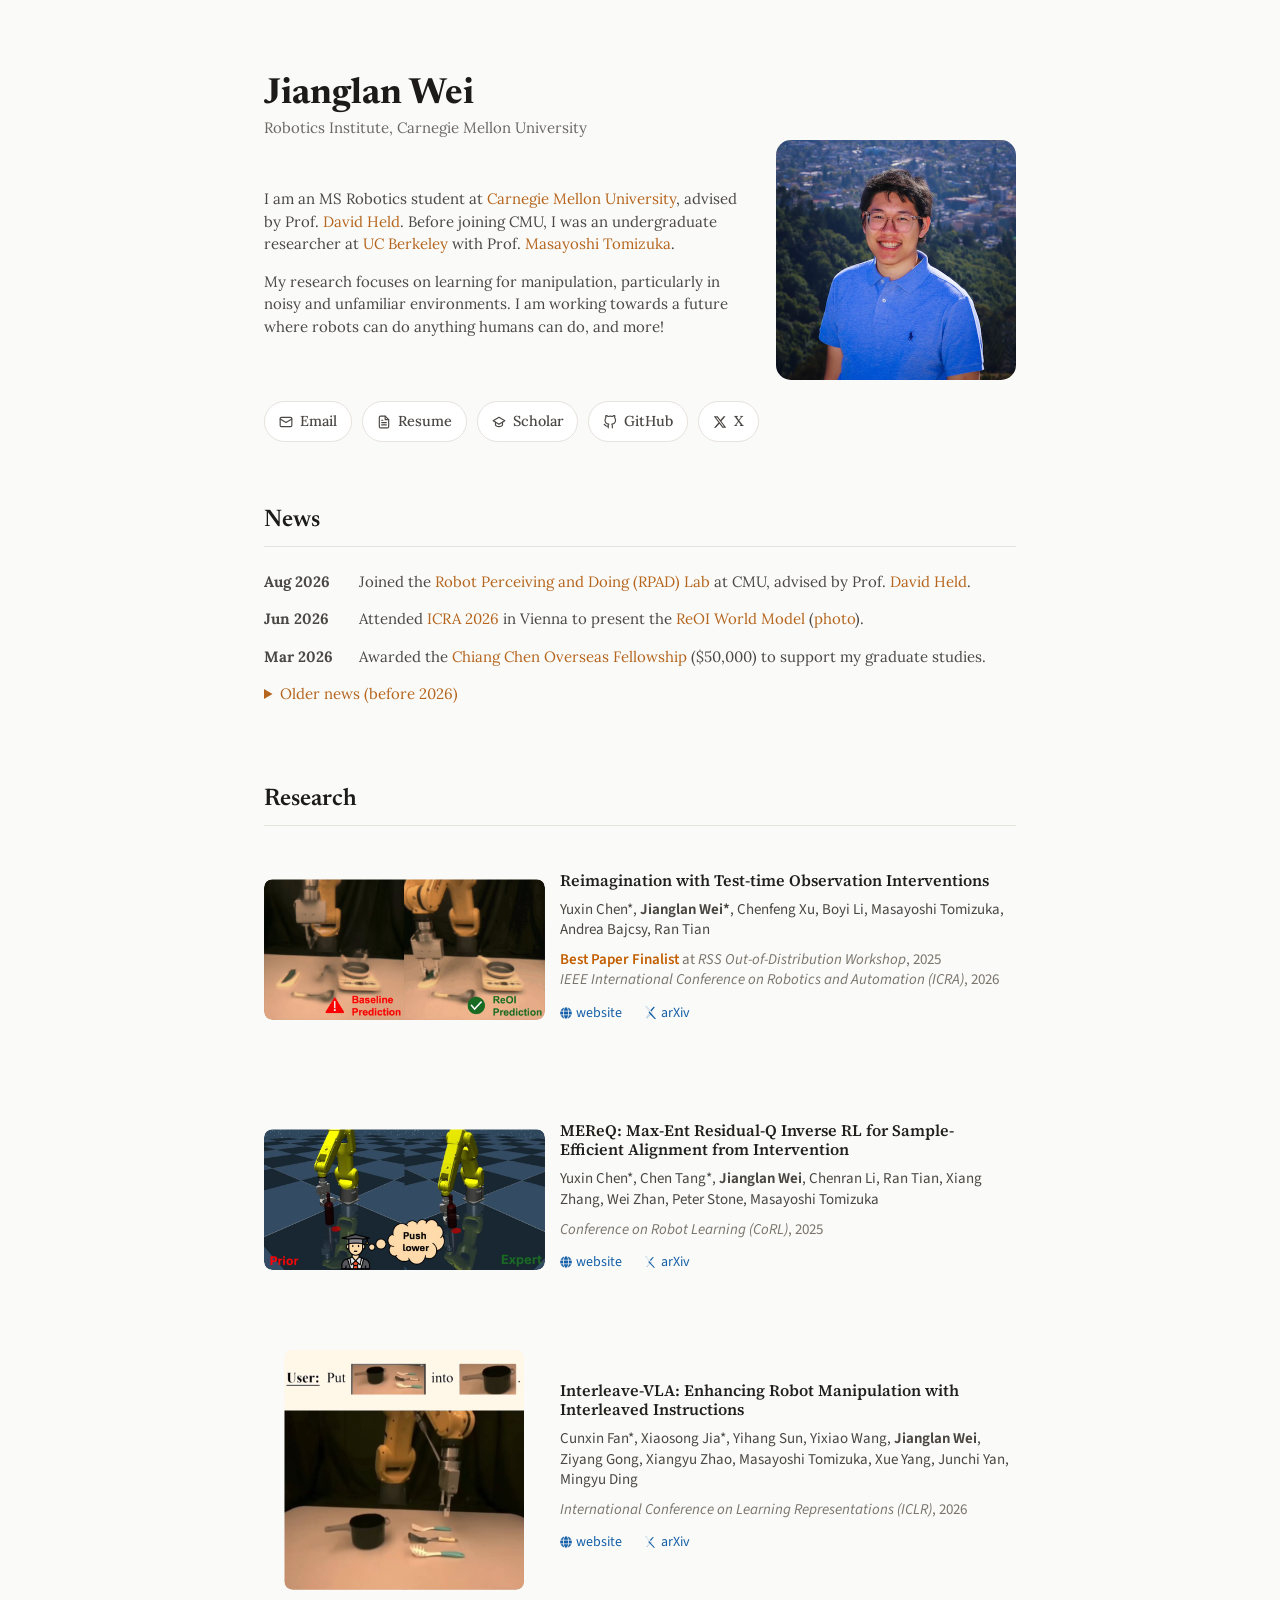
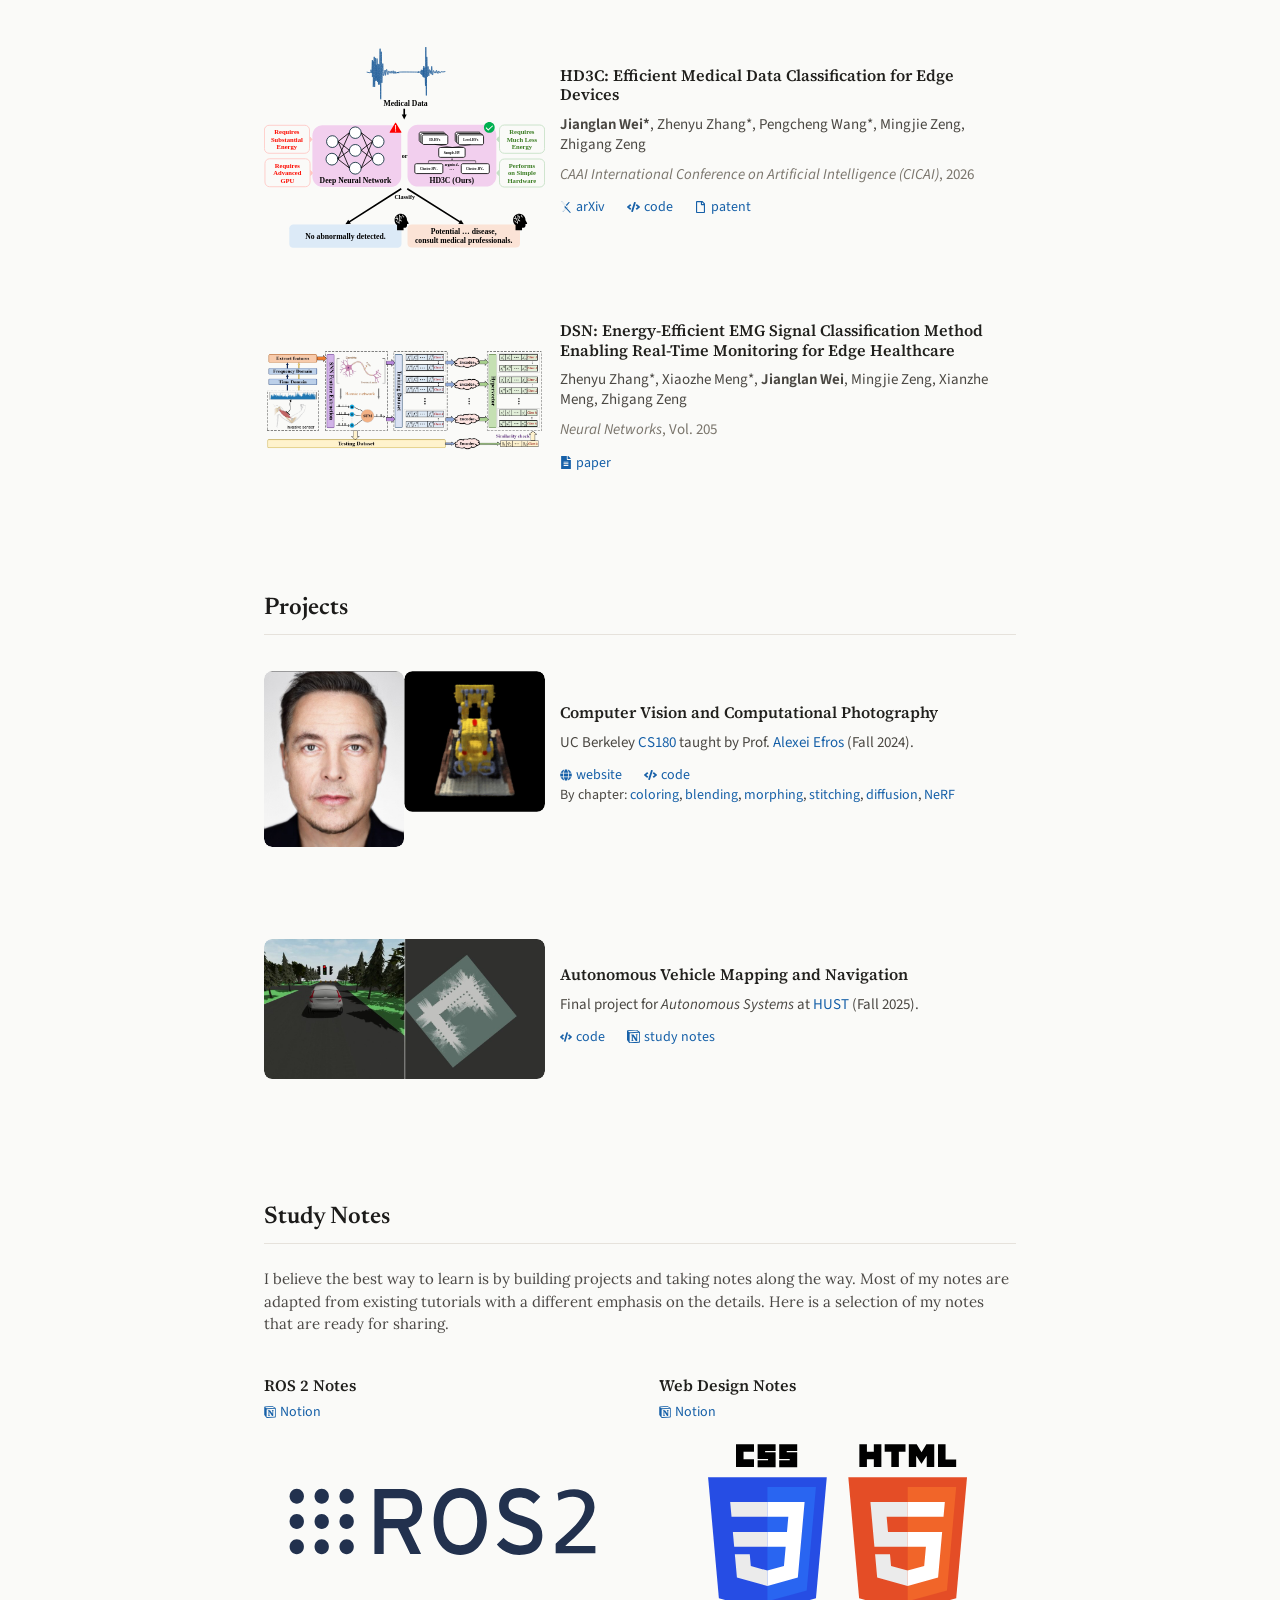
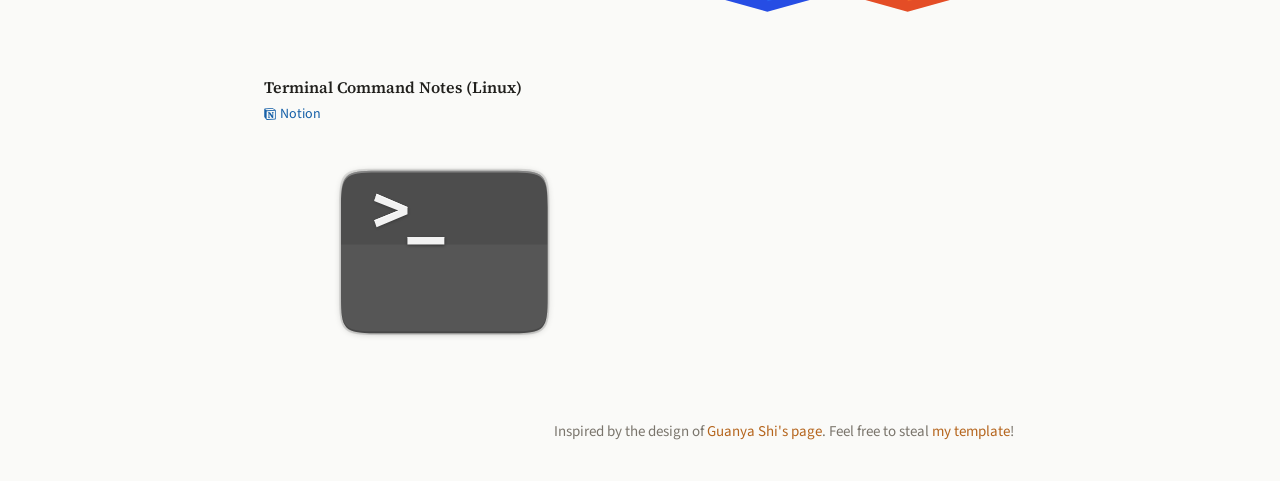
==== commit 5391907b: "New webpage style" ====
--- a/index.html
+++ b/index.html
@@ -103,10 +103,6 @@
         <span style="--icon: url('/assets/icons/x.svg')" aria-hidden="true"></span>
         X
       </a>
-      <a class="button" href="https://www.linkedin.com/in/jianglanwei/">
-        <span style="--icon: url('/assets/icons/linkedin.svg?v=2')" aria-hidden="true"></span>
-        LinkedIn
-      </a>
     </nav>
 
     <!-- News -->
@@ -141,7 +137,7 @@
         <div class="news-item">
           <time datetime="2025-10">Oct 2025</time>
           <p>
-            Attended <a href="https://2025.corl.org/">CoRL 2025</a> in Seoul to present <a href="https://sites.google.com/view/mereq/home">MEReQ</a>
+            Attended <a href="https://2025.corl.org/">CoRL 2025</a> in Seoul to present <a href="https://thomaschen98.github.io/mereq.github.io/">MEReQ</a>
             (<a href="assets/media/Me@CoRL2025-1536x2048.jpg">photo</a>).
           </p>
         </div>
@@ -191,17 +187,17 @@
           </p>
           
           <p class="publication">
-            <span class="venue">IEEE International Conference on Robotics and Automation (ICRA)</span>,
-            <time datetime="2026">2026</time>
-            <br>
             <span class="award">Best Paper Finalist</span> at
             <span class="venue">RSS Out-of-Distribution Workshop</span>, 
             <time datetime="2025">2025</time>
-          </p>
-
-          <p>
+            <br>
+            <span class="venue">IEEE International Conference on Robotics and Automation (ICRA)</span>,
+            <time datetime="2026">2026</time>
+          </p>
+
+          <p>
+            <a class="icon-link" href="https://re-oi.github.io"><span class="icon" style="--icon: url('/assets/icons/globe.svg')" aria-hidden="true"></span><span>website</span></a>
             <a class="icon-link" href="https://arxiv.org/abs/2506.16565"><span class="icon" style="--icon: url('/assets/icons/arxiv.svg')" aria-hidden="true"></span><span>arXiv</span></a>
-            <a class="icon-link" href="https://re-oi.github.io"><span class="icon" style="--icon: url('/assets/icons/globe.svg')" aria-hidden="true"></span><span>website</span></a>
           </p>
 
         </div>
@@ -231,8 +227,8 @@
           </p>
 
           <p>
+            <a class="icon-link" href="https://thomaschen98.github.io/mereq.github.io/"><span class="icon" style="--icon: url('/assets/icons/globe.svg')" aria-hidden="true"></span><span>website</span></a>
             <a class="icon-link" href="https://arxiv.org/abs/2406.16258"><span class="icon" style="--icon: url('/assets/icons/arxiv.svg')" aria-hidden="true"></span><span>arXiv</span></a>
-            <a class="icon-link" href="https://sites.google.com/view/mereq/home"><span class="icon" style="--icon: url('/assets/icons/globe.svg')" aria-hidden="true"></span><span>website</span></a>
           </p>
         </div>
 
@@ -261,8 +257,8 @@
           </p>
 
           <p>
+            <a class="icon-link" href="https://interleave-vla.github.io/Interleave-VLA-Anonymous/"><span class="icon" style="--icon: url('/assets/icons/globe.svg')" aria-hidden="true"></span><span>website</span></a>
             <a class="icon-link" href="https://arxiv.org/abs/2505.02152"><span class="icon" style="--icon: url('/assets/icons/arxiv.svg')" aria-hidden="true"></span><span>arXiv</span></a>
-            <a class="icon-link" href="https://interleave-vla.github.io/Interleave-VLA-Anonymous/"><span class="icon" style="--icon: url('/assets/icons/globe.svg')" aria-hidden="true"></span><span>website</span></a>
           </p>
         </div>
 
--- a/assets/css/styles.css
+++ b/assets/css/styles.css
@@ -113,7 +113,6 @@
 nav {
   display: flex;
   flex-wrap: wrap;
-  align-items: center;
   gap: 10px;
   margin-top: 15px;
 }
@@ -121,8 +120,6 @@
 .button {
   display: inline-flex;
   align-items: center;
-  flex: 0 0 auto;
-  white-space: nowrap;
   gap: 7px;
   padding: 7px 14px;
   border: 1px solid #e6e2dc;
@@ -132,7 +129,7 @@
   font-family: 'Lora', Georgia, serif;
   font-size: .9rem;
   font-weight: 500;
-  line-height: 20px;
+  line-height: 1.7;
   text-decoration: none;
   transition: color .15s ease, border-color .15s ease;
 }
@@ -327,7 +324,7 @@
 .proj-item .publication {
   color: #7a756c;
   & .award {
-    color: #f3774d;
+    color: #c25e00;
     font-weight: 600;
     font-size: 15px;
   }
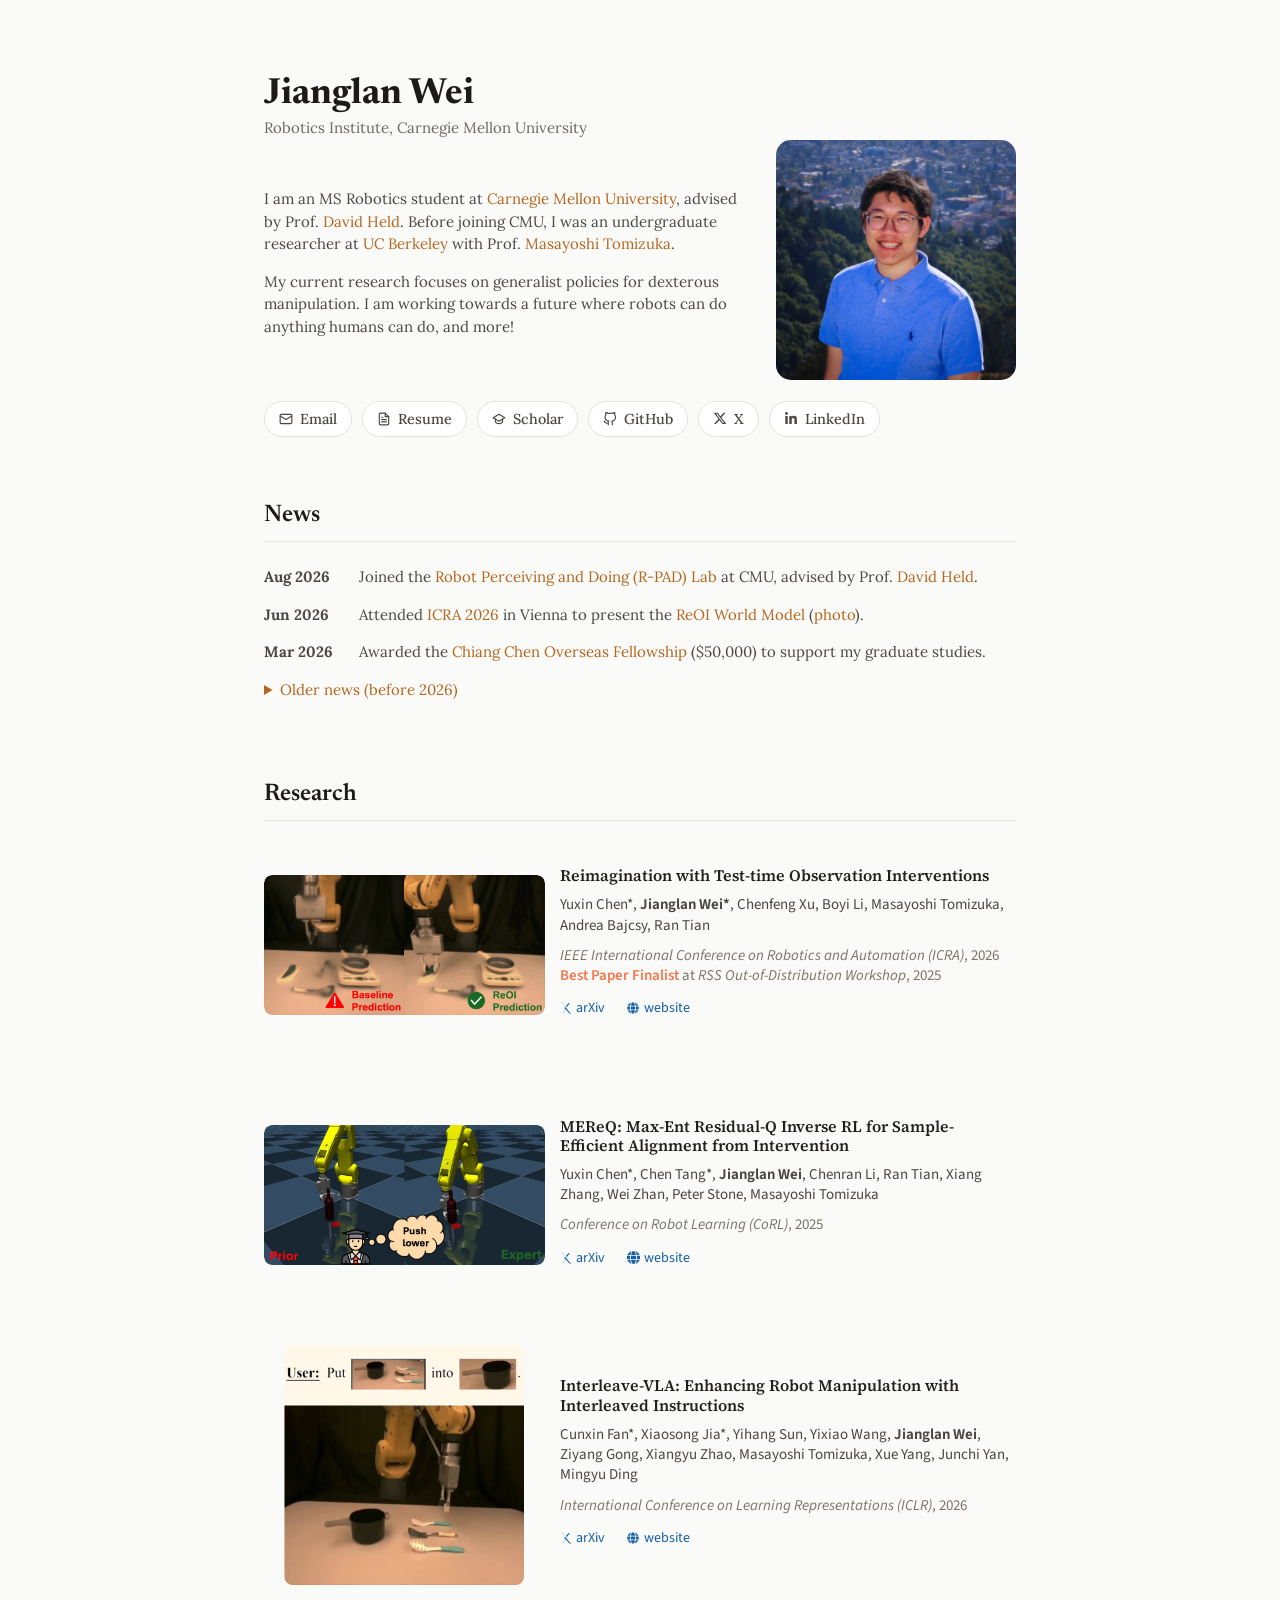
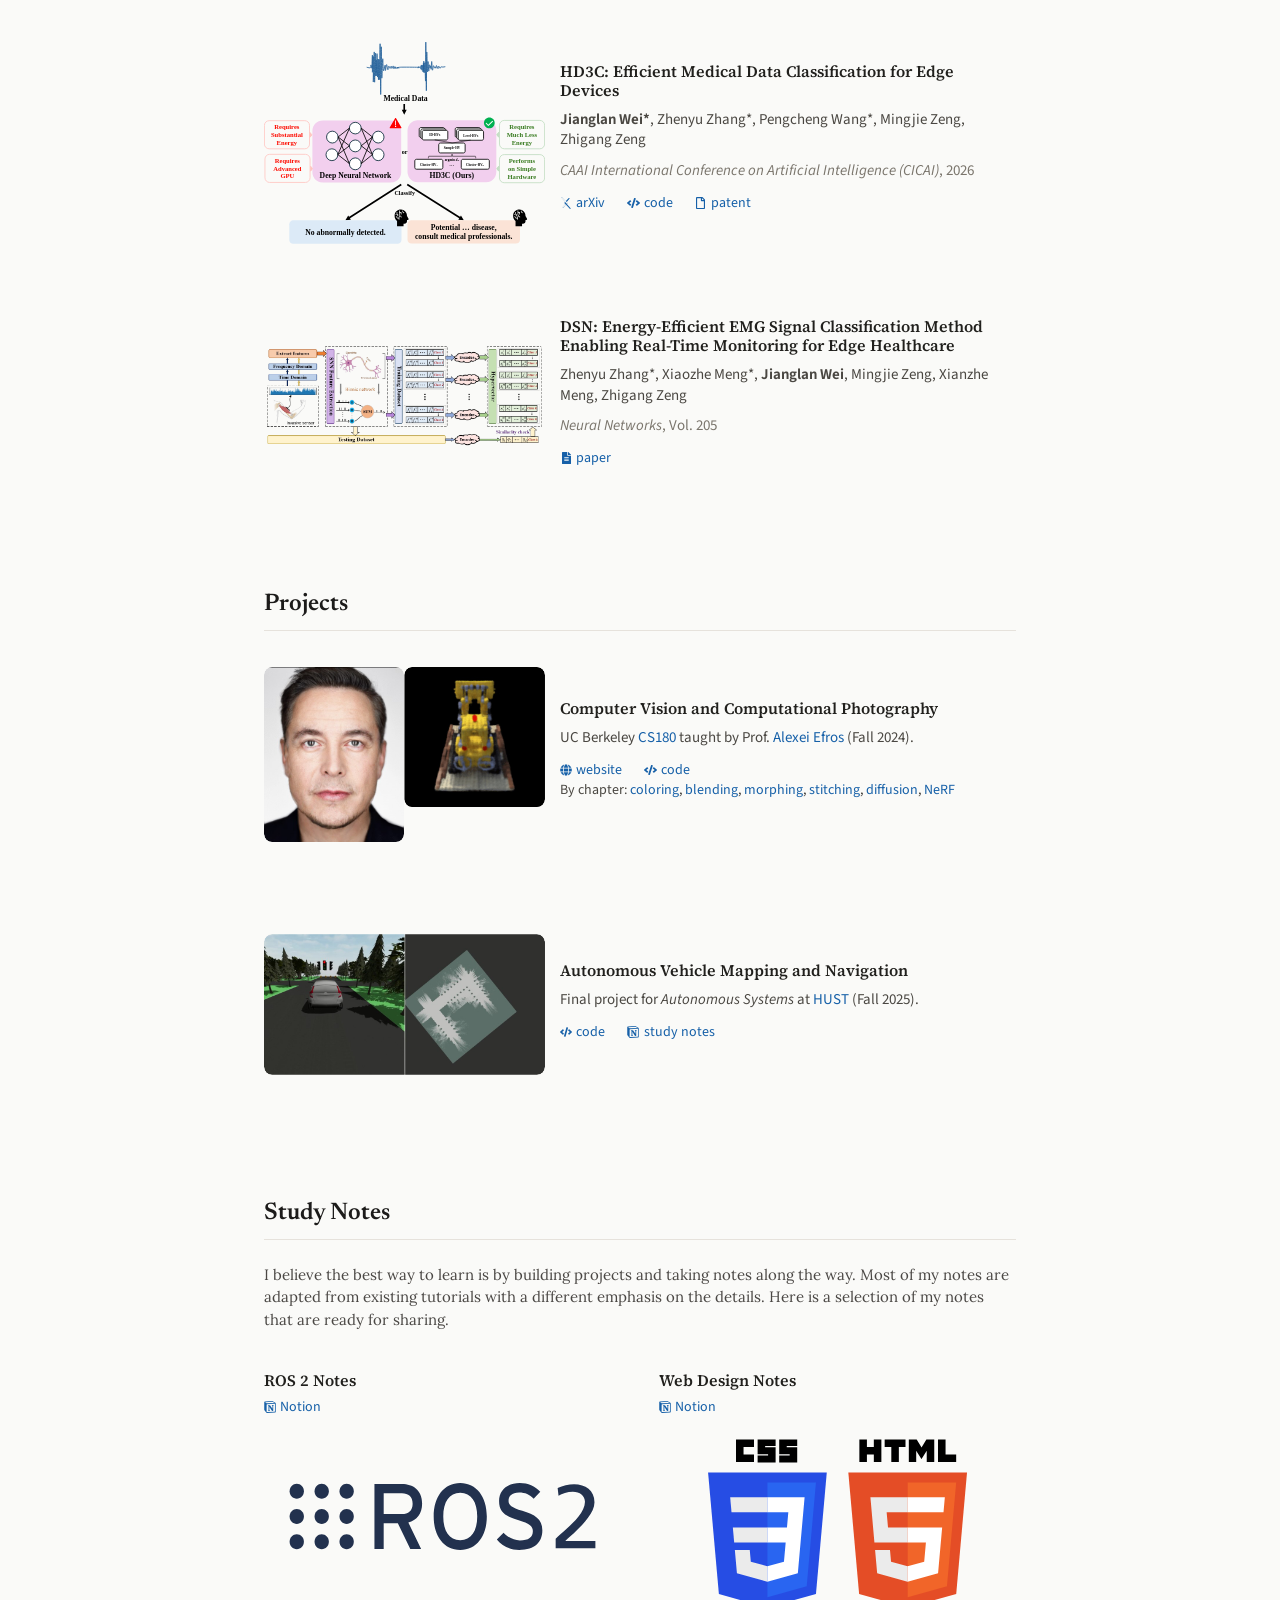
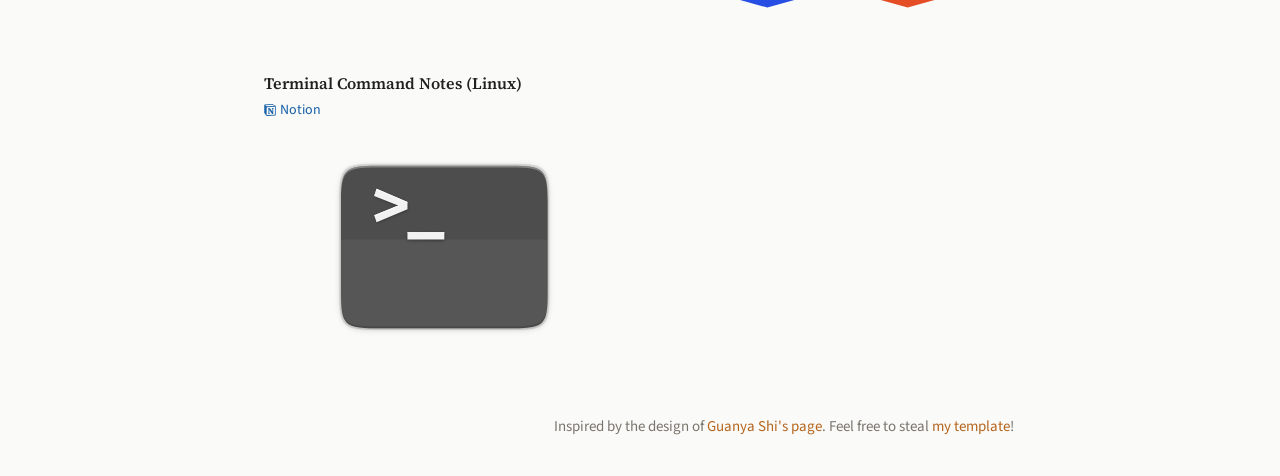
==== commit a31a826a: "New webpage style" ====
--- a/index.html
+++ b/index.html
@@ -15,12 +15,12 @@
     <meta charset="UTF-8">
     <meta name="author" content="Jianglan Wei">
     <meta name="viewport" content="width=device-width, initial-scale=1.0">
-    <meta description="Jianglan Wei is an MS Robotics student at Carnegie Mellon University. His research focuses on robot learning.">
+    <meta description="Jianglan Wei is an MS Robotics student at Carnegie Mellon University. His research focuses on dexterous manipulation.">
     
     <!-- Open Graph Tags -->
     <meta property="og:title" content="Jianglan Wei | Carnegie Mellon Robotics Institute">
     <meta property="og:description" content="Jianglan Wei is an MS Robotics student at Carnegie Mellon University. His research focuses on robot learning.">
-    <meta property="og:image" content="https://jianglanwei.com/assets/media/JianglanWei-480x480.jpg">
+    <meta property="og:image" content="https://jianglanwei.com/assets/media/JianglanWei-1024x1024.jpg">
     <meta property="og:url" content="https://jianglanwei.com">
     <meta property="og:type" content="website">
 
@@ -70,14 +70,14 @@
         </p>
 
         <p>
-          My research focuses on learning for manipulation, particularly in noisy and unfamiliar environments.
+          My current research focuses on generalist policies for dexterous manipulation.
           I am working towards a future where robots can do anything humans can do, and more!
         </p>
       </div>
 
       <!-- Profile Picture -->
       <figure>
-        <img src="assets/media/JianglanWei-480x480.jpg" alt="Jianglan Wei Profile Picture">
+        <img src="assets/media/JianglanWei-1024x1024.jpg" alt="Jianglan Wei Profile Picture">
       </figure>
     </section>
 
@@ -103,6 +103,10 @@
         <span style="--icon: url('/assets/icons/x.svg')" aria-hidden="true"></span>
         X
       </a>
+      <a class="button" href="https://www.linkedin.com/in/jianglanwei/">
+        <span style="--icon: url('/assets/icons/linkedin.svg?v=2')" aria-hidden="true"></span>
+        LinkedIn
+      </a>
     </nav>
 
     <!-- News -->
@@ -112,7 +116,7 @@
       <div class="news-item">
         <time datetime="2026-08">Aug 2026</time>
         <p>
-          Joined the <a href="https://r-pad.github.io/">Robot Perceiving and Doing (RPAD) Lab</a> at CMU, advised by Prof. <a href="https://davheld.github.io">David Held</a>. 
+          Joined the <a href="https://r-pad.github.io/">Robot Perceiving and Doing (R-PAD) Lab</a> at CMU, advised by Prof. <a href="https://davheld.github.io">David Held</a>. 
         </p>
       </div>
 
@@ -137,7 +141,7 @@
         <div class="news-item">
           <time datetime="2025-10">Oct 2025</time>
           <p>
-            Attended <a href="https://2025.corl.org/">CoRL 2025</a> in Seoul to present <a href="https://thomaschen98.github.io/mereq.github.io/">MEReQ</a>
+            Attended <a href="https://2025.corl.org/">CoRL 2025</a> in Seoul to present <a href="https://sites.google.com/view/mereq/home">MEReQ</a>
             (<a href="assets/media/Me@CoRL2025-1536x2048.jpg">photo</a>).
           </p>
         </div>
@@ -187,17 +191,17 @@
           </p>
           
           <p class="publication">
+            <span class="venue">IEEE International Conference on Robotics and Automation (ICRA)</span>,
+            <time datetime="2026">2026</time>
+            <br>
             <span class="award">Best Paper Finalist</span> at
             <span class="venue">RSS Out-of-Distribution Workshop</span>, 
             <time datetime="2025">2025</time>
-            <br>
-            <span class="venue">IEEE International Conference on Robotics and Automation (ICRA)</span>,
-            <time datetime="2026">2026</time>
-          </p>
-
-          <p>
+          </p>
+
+          <p>
+            <a class="icon-link" href="https://arxiv.org/abs/2506.16565"><span class="icon" style="--icon: url('/assets/icons/arxiv.svg')" aria-hidden="true"></span><span>arXiv</span></a>
             <a class="icon-link" href="https://re-oi.github.io"><span class="icon" style="--icon: url('/assets/icons/globe.svg')" aria-hidden="true"></span><span>website</span></a>
-            <a class="icon-link" href="https://arxiv.org/abs/2506.16565"><span class="icon" style="--icon: url('/assets/icons/arxiv.svg')" aria-hidden="true"></span><span>arXiv</span></a>
           </p>
 
         </div>
@@ -227,8 +231,8 @@
           </p>
 
           <p>
-            <a class="icon-link" href="https://thomaschen98.github.io/mereq.github.io/"><span class="icon" style="--icon: url('/assets/icons/globe.svg')" aria-hidden="true"></span><span>website</span></a>
             <a class="icon-link" href="https://arxiv.org/abs/2406.16258"><span class="icon" style="--icon: url('/assets/icons/arxiv.svg')" aria-hidden="true"></span><span>arXiv</span></a>
+            <a class="icon-link" href="https://sites.google.com/view/mereq/home"><span class="icon" style="--icon: url('/assets/icons/globe.svg')" aria-hidden="true"></span><span>website</span></a>
           </p>
         </div>
 
@@ -257,8 +261,8 @@
           </p>
 
           <p>
+            <a class="icon-link" href="https://arxiv.org/abs/2505.02152"><span class="icon" style="--icon: url('/assets/icons/arxiv.svg')" aria-hidden="true"></span><span>arXiv</span></a>
             <a class="icon-link" href="https://interleave-vla.github.io/Interleave-VLA-Anonymous/"><span class="icon" style="--icon: url('/assets/icons/globe.svg')" aria-hidden="true"></span><span>website</span></a>
-            <a class="icon-link" href="https://arxiv.org/abs/2505.02152"><span class="icon" style="--icon: url('/assets/icons/arxiv.svg')" aria-hidden="true"></span><span>arXiv</span></a>
           </p>
         </div>
 
--- a/assets/css/styles.css
+++ b/assets/css/styles.css
@@ -113,6 +113,7 @@
 nav {
   display: flex;
   flex-wrap: wrap;
+  align-items: center;
   gap: 10px;
   margin-top: 15px;
 }
@@ -120,6 +121,8 @@
 .button {
   display: inline-flex;
   align-items: center;
+  flex: 0 0 auto;
+  white-space: nowrap;
   gap: 7px;
   padding: 7px 14px;
   border: 1px solid #e6e2dc;
@@ -129,7 +132,7 @@
   font-family: 'Lora', Georgia, serif;
   font-size: .9rem;
   font-weight: 500;
-  line-height: 1.7;
+  line-height: 20px;
   text-decoration: none;
   transition: color .15s ease, border-color .15s ease;
 }
@@ -324,7 +327,7 @@
 .proj-item .publication {
   color: #7a756c;
   & .award {
-    color: #c25e00;
+    color: #f3774d;
     font-weight: 600;
     font-size: 15px;
   }
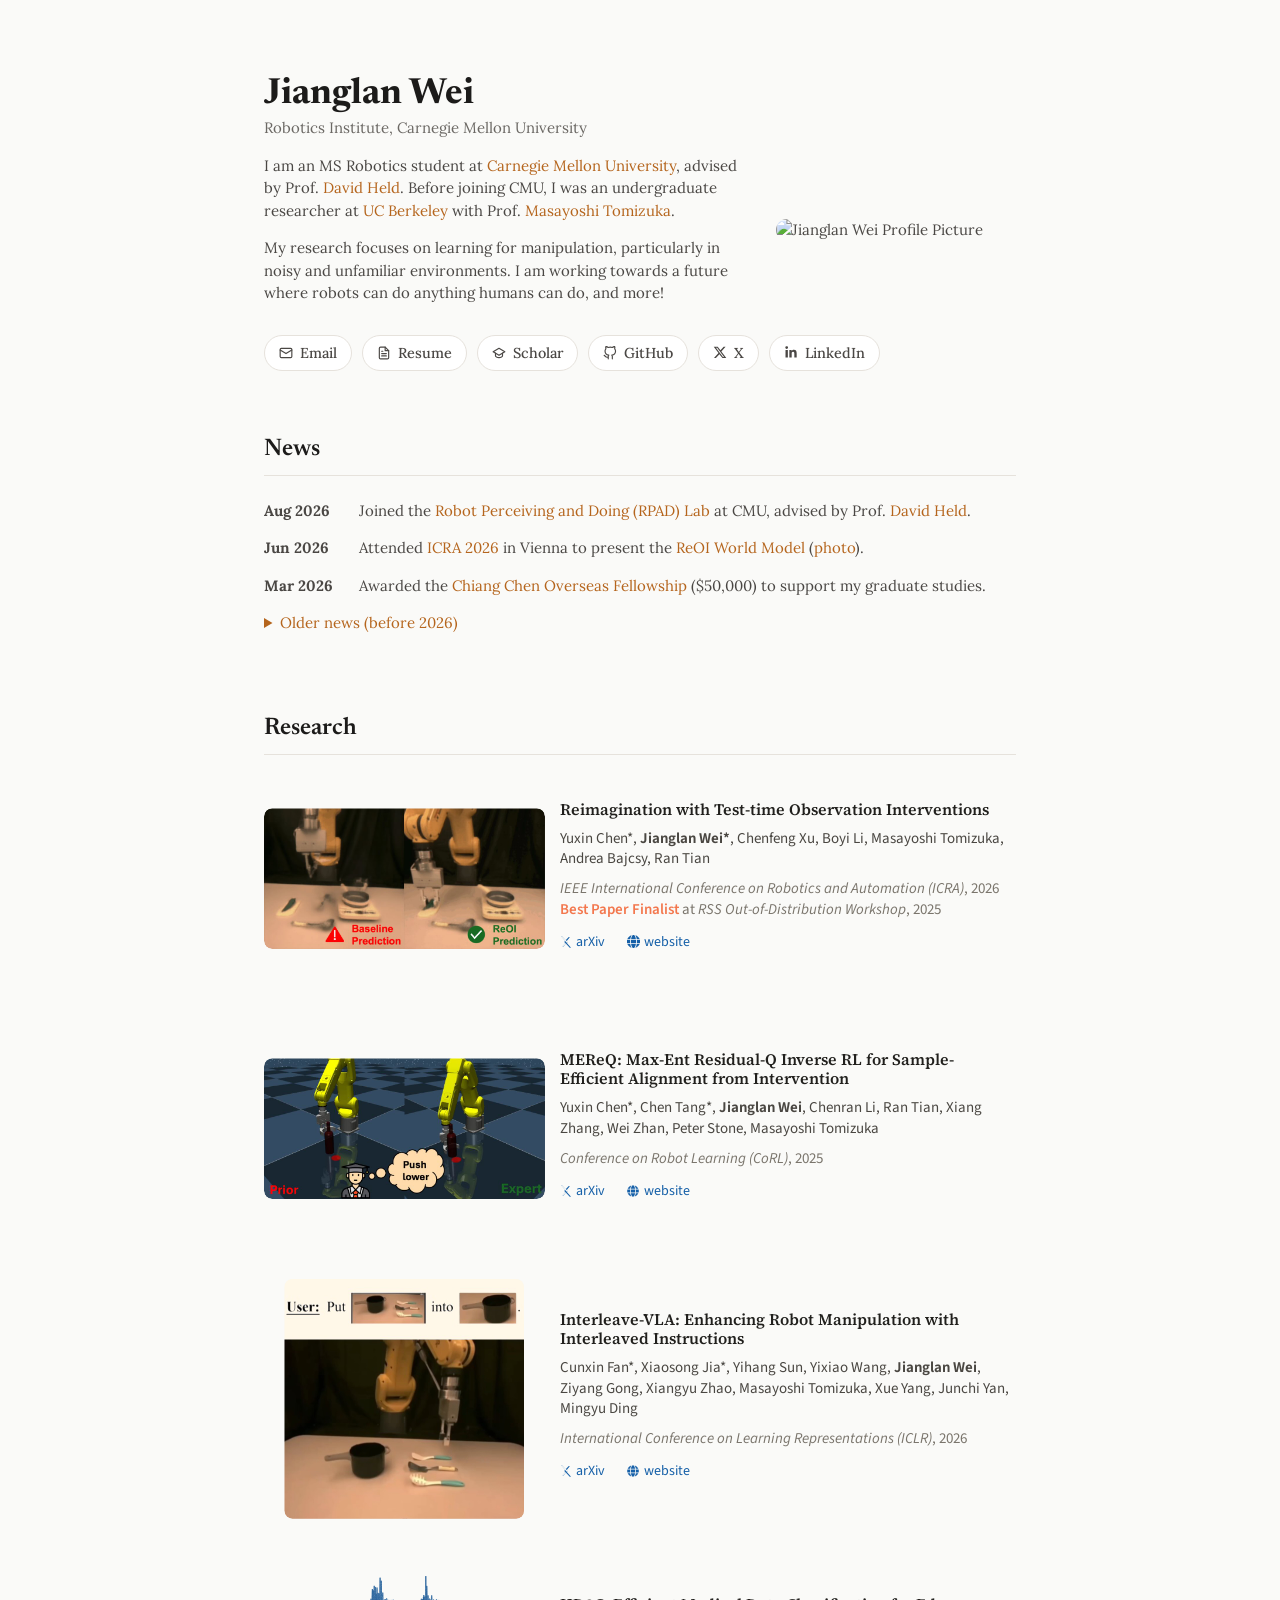
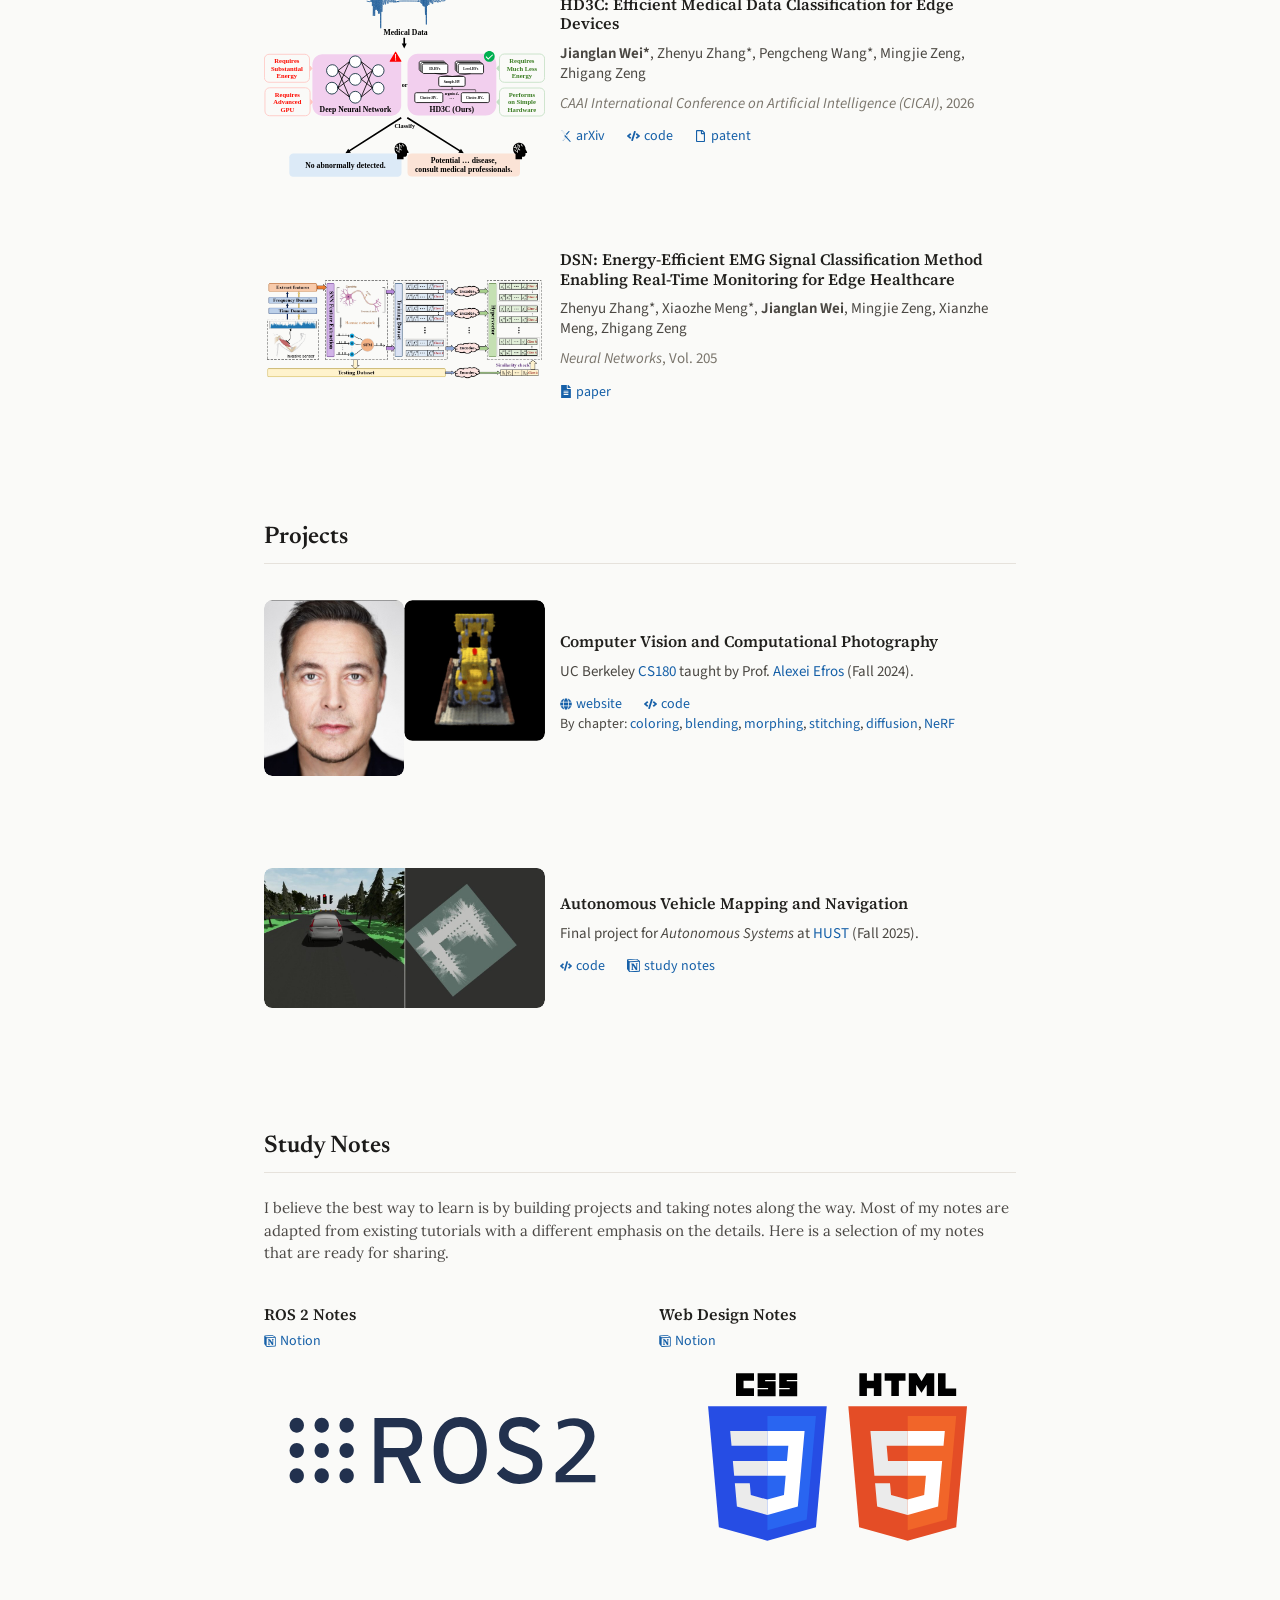
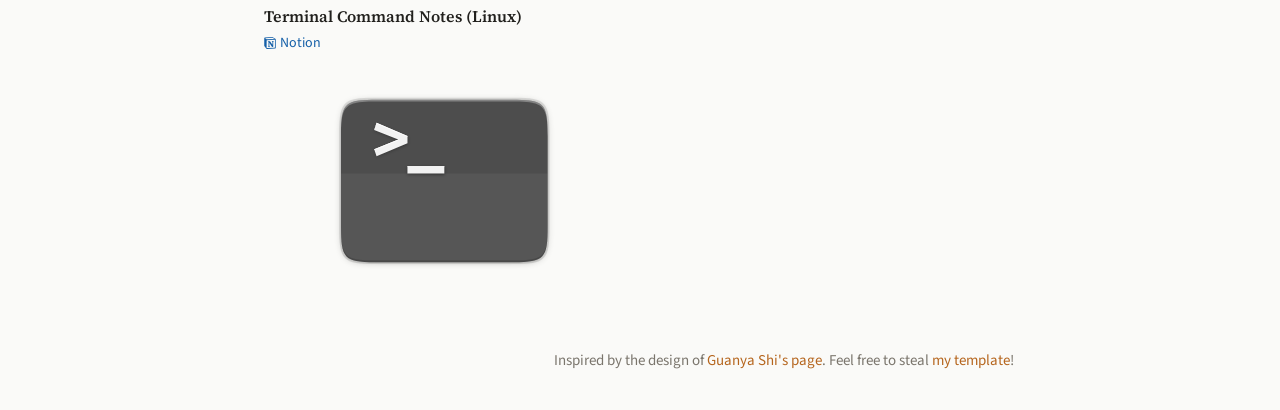
==== commit aeef224b: "New webpage style" ====
--- a/index.html
+++ b/index.html
@@ -15,12 +15,12 @@
     <meta charset="UTF-8">
     <meta name="author" content="Jianglan Wei">
     <meta name="viewport" content="width=device-width, initial-scale=1.0">
-    <meta description="Jianglan Wei is an MS Robotics student at Carnegie Mellon University. His research focuses on dexterous manipulation.">
+    <meta description="Jianglan Wei is an MS Robotics student at Carnegie Mellon University. His research focuses on robot learning.">
     
     <!-- Open Graph Tags -->
     <meta property="og:title" content="Jianglan Wei | Carnegie Mellon Robotics Institute">
     <meta property="og:description" content="Jianglan Wei is an MS Robotics student at Carnegie Mellon University. His research focuses on robot learning.">
-    <meta property="og:image" content="https://jianglanwei.com/assets/media/JianglanWei-1024x1024.jpg">
+    <meta property="og:image" content="https://jianglanwei.com/assets/media/JianglanWei-480x480.jpg">
     <meta property="og:url" content="https://jianglanwei.com">
     <meta property="og:type" content="website">
 
@@ -70,14 +70,14 @@
         </p>
 
         <p>
-          My current research focuses on generalist policies for dexterous manipulation.
+          My research focuses on learning for manipulation, particularly in noisy and unfamiliar environments.
           I am working towards a future where robots can do anything humans can do, and more!
         </p>
       </div>
 
       <!-- Profile Picture -->
       <figure>
-        <img src="assets/media/JianglanWei-1024x1024.jpg" alt="Jianglan Wei Profile Picture">
+        <img src="assets/media/JianglanWei-480x480.jpg" alt="Jianglan Wei Profile Picture">
       </figure>
     </section>
 
@@ -104,7 +104,7 @@
         X
       </a>
       <a class="button" href="https://www.linkedin.com/in/jianglanwei/">
-        <span style="--icon: url('/assets/icons/linkedin.svg?v=2')" aria-hidden="true"></span>
+        <span style="--icon: url('/assets/icons/linkedin.svg')" aria-hidden="true"></span>
         LinkedIn
       </a>
     </nav>
@@ -116,7 +116,7 @@
       <div class="news-item">
         <time datetime="2026-08">Aug 2026</time>
         <p>
-          Joined the <a href="https://r-pad.github.io/">Robot Perceiving and Doing (R-PAD) Lab</a> at CMU, advised by Prof. <a href="https://davheld.github.io">David Held</a>. 
+          Joined the <a href="https://r-pad.github.io/">Robot Perceiving and Doing (RPAD) Lab</a> at CMU, advised by Prof. <a href="https://davheld.github.io">David Held</a>. 
         </p>
       </div>
 
